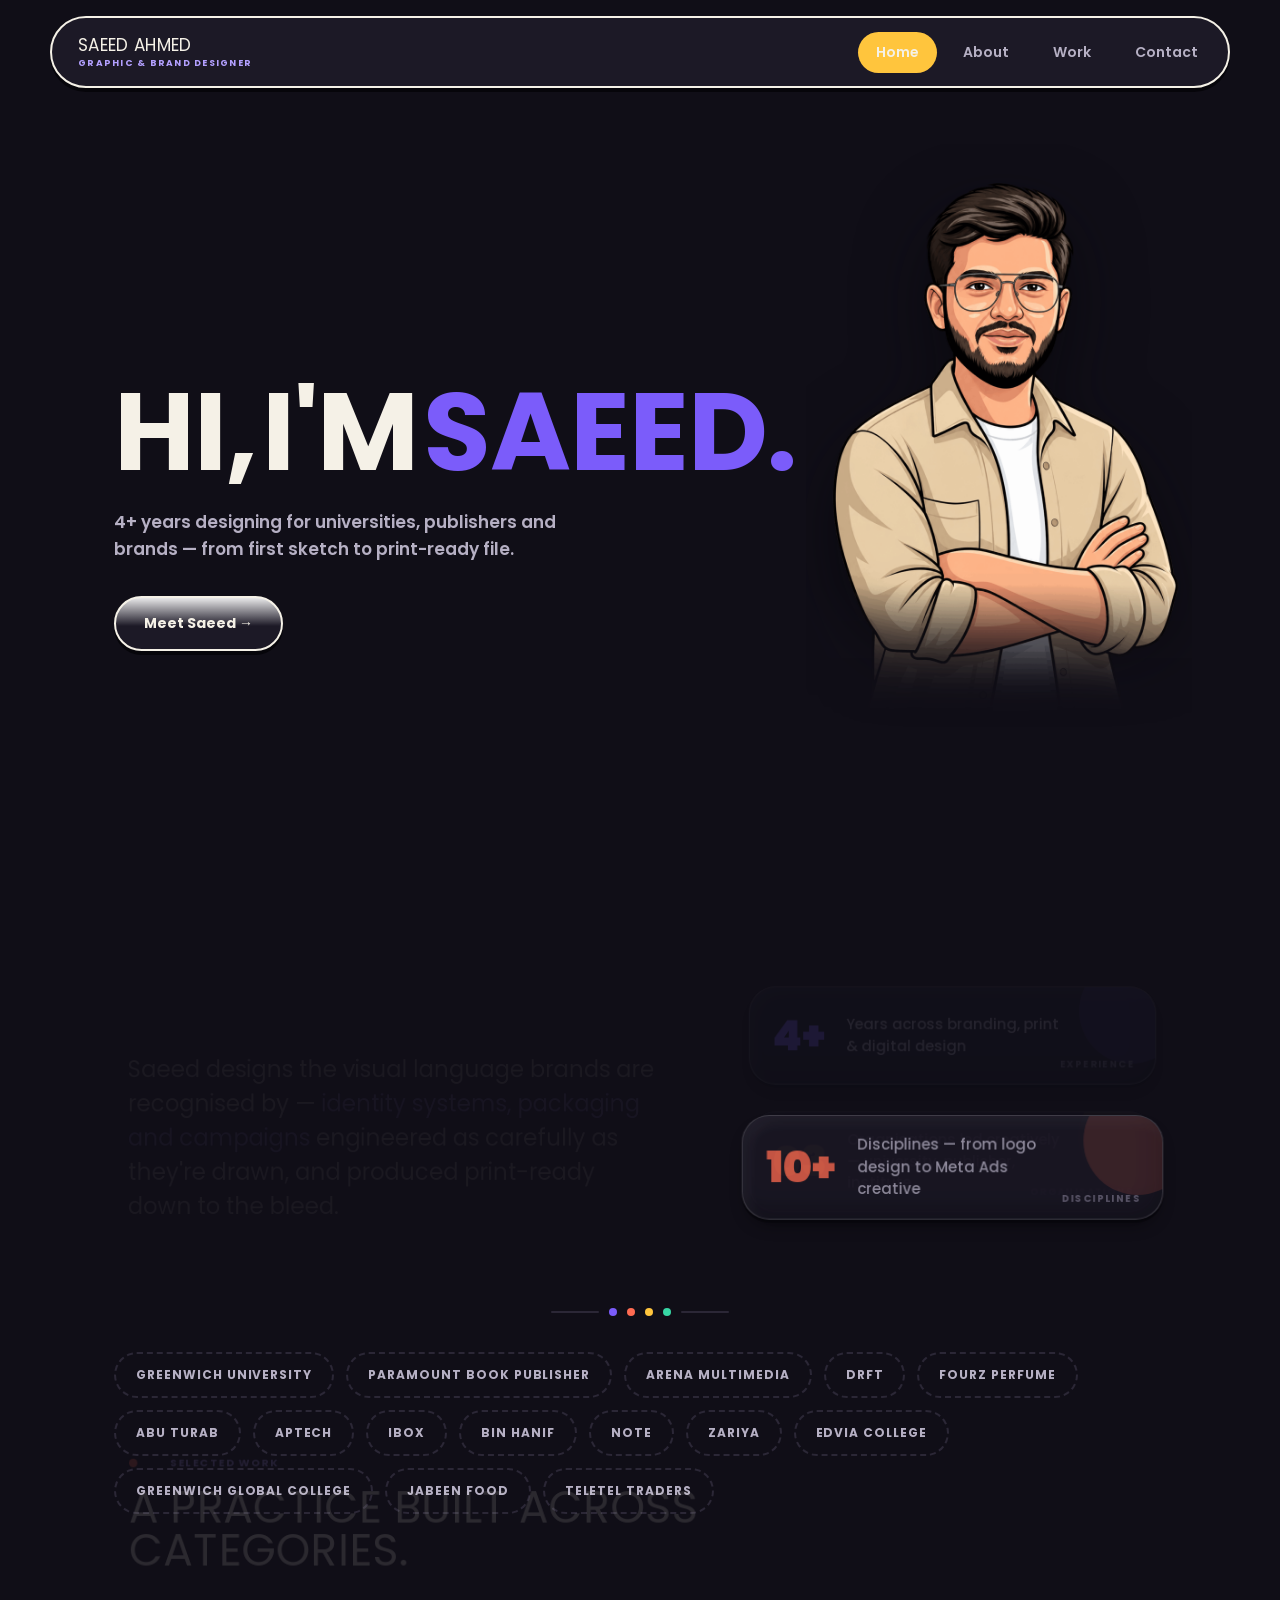
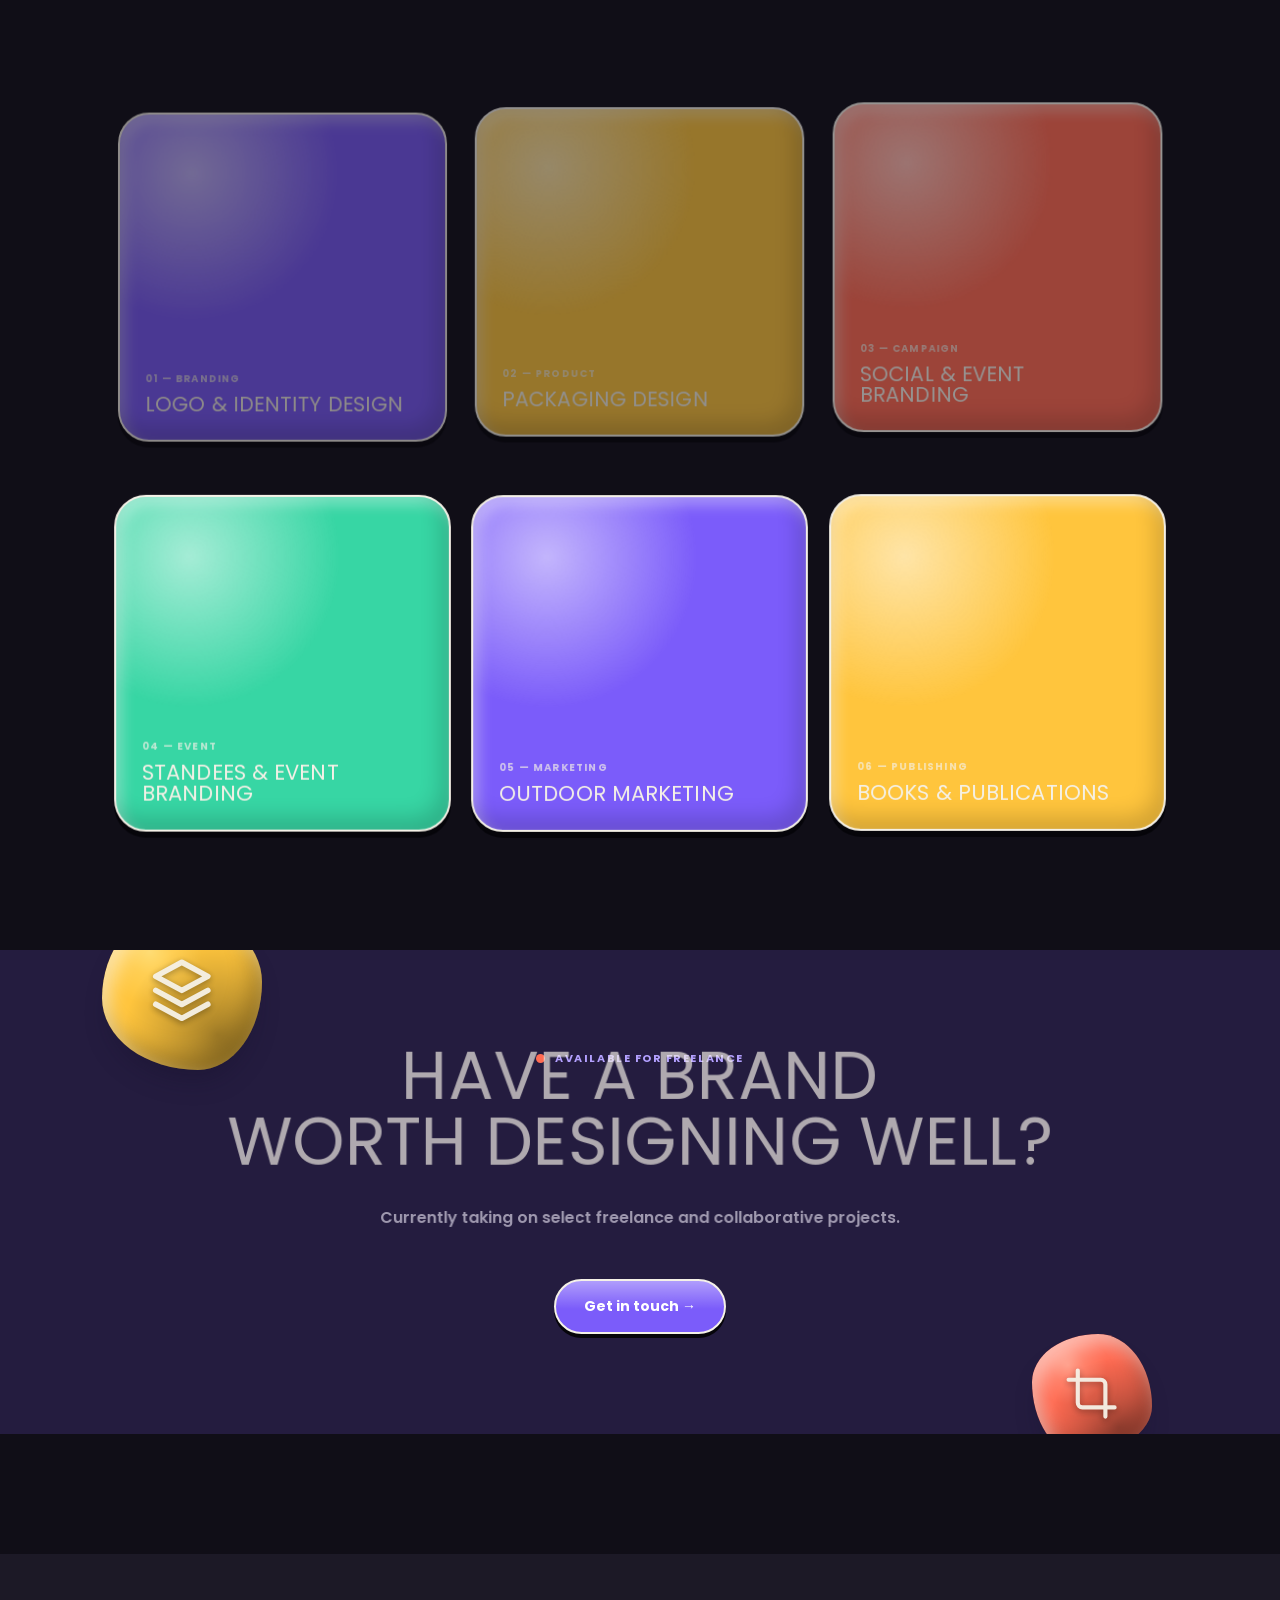
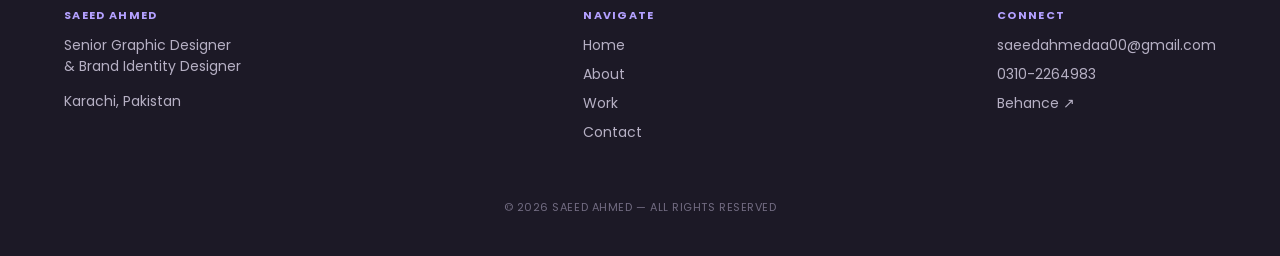
==== index.html @ ea5b8565 "Update index.html" ====
<!DOCTYPE html>
<html lang="en">
<head>
<meta charset="UTF-8">
<meta name="viewport" content="width=device-width, initial-scale=1.0">
<title>Saeed Ahmed — Senior Graphic Designer &amp; Brand Identity Designer</title>
<meta name="description" content="Saeed Ahmed is a Senior Graphic Designer and Brand Identity specialist based in Karachi, Pakistan — branding, packaging, print production and social media design.">
<link rel="stylesheet" href="css/style.css">
  <link rel="icon" href="assets/SVW.png">
</head>
<body>

<header class="site-header">
  <div class="wrap">
    <a href="index.html" class="logo">SAEED AHMED <small>Graphic &amp; Brand Designer</small></a>
    <nav class="nav-links">
      <a href="index.html" class="active">Home</a>
      <a href="about.html">About</a>
      <a href="work.html">Work</a>
      <a href="contact.html">Contact</a>
    </nav>
    <button class="nav-toggle" aria-label="Toggle menu">☰</button>
  </div>
</header>

<!-- ============ HERO SLIDER ============ -->
<!-- ============ HERO SLIDER ============ -->
<section class="hero">
  <div class="hero-character">
    <div class="hero-character-inner">
      <img src="assets/SVW.png" alt="Illustrated portrait of Saeed Ahmed">
    </div>
  </div>

  <div class="hero-slides">

    <div class="hero-slide is-active">
      <div class="hero-slide-bg"></div>
      <div class="wrap hero-slide-content">
        <h2>Hi, I'm <em>Saeed.</em></h2>
        <p>4+ years designing for universities, publishers and brands — from first sketch to print-ready file.</p>
        <a href="about.html" class="btn">Meet Saeed →</a>
      </div>
    </div>

    <div class="hero-slide">
      <div class="hero-slide-bg"></div>
      <div class="wrap hero-slide-content">
        <h2>My <em>Work.</em></h2>
        <p>Logos, packaging &amp; campaigns.</p>
        <a href="work.html" class="btn">View the work →</a>
      </div>
    </div>

    <div class="hero-slide">
      <div class="hero-slide-bg"></div>
      <div class="wrap hero-slide-content">
        <h2>Let's <em>Talk.</em></h2>
        <p>Open for freelance & full-time work.</p>
        <a href="contact.html" class="btn solid">Start a project →</a>
      </div>
    </div>

  </div>

  <div class="hero-scroll">Scroll</div>

</section>
<!-- ============ INTRO ============ -->
<section class="section">
  <div class="wrap">
    <div class="intro-grid">
      <p class="lede">Saeed designs the visual language brands are recognised by — <span class="gold">identity systems, packaging and campaigns</span> engineered as carefully as they're drawn, and produced print-ready down to the bleed.</p>
     <div class="stat-list">
  <div class="stat-row"><span class="num">4+</span><span class="label">Years across branding, print &amp; digital design</span><span class="stat-tag">Experience</span></div>
  <div class="stat-row"><span class="num">03</span><span class="label">Organisations led creatively — university, publisher, institute</span><span class="stat-tag">Organisations</span></div>
  <div class="stat-row"><span class="num">10+</span><span class="label">Disciplines — from logo design to Meta Ads creative</span><span class="stat-tag">Disciplines</span></div>
</div>
    </div>
  </div>
</section>

<div class="cmyk-divider"><span class="line"></span><span class="dot c"></span><span class="dot m"></span><span class="dot y"></span><span class="dot k"></span><span class="line"></span></div>

<!-- ============ BRAND STRIP ============ -->
<section class="wrap">
  <div class="brand-strip">
    <span>Greenwich University</span>
    <span>Paramount Book Publisher</span>
    <span>Arena Multimedia</span>
    <span>DRFT</span>
    <span>Fourz Perfume</span>
        <span>Abu Turab</span>
    <span>Aptech</span>
    <span>Ibox</span>
    <span>Bin Hanif</span>
    <span>Note</span>
    <span>Zariya</span>
    <span>Edvia College</span>
    <span>Greenwich Global College</span>
    <span>Jabeen Food</span>
    <span>Teletel Traders</span>

  </div>
</section>

<!-- ============ WORK PREVIEW ============ -->
<section class="section">
  <div class="wrap">
    <div class="section-head">
      <div class="eyebrow"><span class="regmark" style="width:14px;height:14px;"></span>Selected Work</div>
      <h2>A practice built across categories.</h2>
    </div>
  </div>
  <div class="preview-grid">
    <a href="work.html?filter=logos" class="preview-card frame-corners">
      <span class="fc-tr"></span><span class="fc-bl"></span>
      <span class="tag">01 — Branding</span>
      <h4>Logo &amp; Identity Design</h4>
    </a>
    <a href="work.html?filter=packaging" class="preview-card frame-corners">
      <span class="fc-tr"></span><span class="fc-bl"></span>
      <span class="tag">02 — Product</span>
      <h4>Packaging Design</h4>
    </a>
    <a href="work.html?filter=posters" class="preview-card frame-corners">
      <span class="fc-tr"></span><span class="fc-bl"></span>
      <span class="tag">03 — Campaign</span>
      <h4>Social &amp; Event Branding</h4>
    </a>
    <a href="work.html?filter=standees" class="preview-card frame-corners">
      <span class="fc-tr"></span><span class="fc-bl"></span>
      <span class="tag">04 — Event</span>
      <h4>Standees &amp; Event Branding</h4>
    </a>
    <a href="work.html?filter=outdoor" class="preview-card frame-corners">
      <span class="fc-tr"></span><span class="fc-bl"></span>
      <span class="tag">05 — Marketing</span>
      <h4>Outdoor Marketing</h4>
    </a>
    <a href="work.html?filter=publishing" class="preview-card frame-corners">
      <span class="fc-tr"></span><span class="fc-bl"></span>
      <span class="tag">06 — Publishing</span>
      <h4>Books & Publications</h4>
    </a>
  </div>
</section>

<!-- ============ CTA ============ -->
<section class="cta-banner">
  <div class="blob yellow" style="width:160px;height:160px;top:-40px;left:8%;opacity:.7;"><svg viewBox="0 0 24 24" fill="none" stroke="currentColor" stroke-width="1.8" stroke-linecap="round" stroke-linejoin="round"><path d="M12 3l8.5 4.6L12 12.2 3.5 7.6 12 3z"/><path d="M3.5 12.2L12 16.8l8.5-4.6"/><path d="M3.5 16.7L12 21.3l8.5-4.6"/></svg></div>
  <div class="blob coral" style="width:120px;height:120px;bottom:-20px;right:10%;opacity:.7;"><svg viewBox="0 0 24 24" fill="none" stroke="currentColor" stroke-width="1.8" stroke-linecap="round" stroke-linejoin="round"><path d="M6 2v14a2 2 0 0 0 2 2h14"/><path d="M18 22V8a2 2 0 0 0-2-2H2"/></svg></div>
  <div class="eyebrow center" style="justify-content:center;">Available for Freelance</div>
  <h2>Have a brand<br>worth designing well?</h2>
  <p>Currently taking on select freelance and collaborative projects.</p>
  <a href="contact.html" class="btn solid">Get in touch →</a>
</section>

<footer class="site-footer">
  <div class="wrap">
    <div class="footer-col">
      <h4>Saeed Ahmed</h4>
      <p>Senior Graphic Designer<br>&amp; Brand Identity Designer</p>
      <p>Karachi, Pakistan</p>
    </div>
    <div class="footer-col">
      <h4>Navigate</h4>
      <a href="index.html">Home</a>
      <a href="about.html">About</a>
      <a href="work.html">Work</a>
      <a href="contact.html">Contact</a>
    </div>
    <div class="footer-col">
      <h4>Connect</h4>
      <a href="mailto:saeedahmedaa00@gmail.com">saeedahmedaa00@gmail.com</a>
      <a href="tel:03102264983">0310-2264983</a>
      <a href="https://www.behance.net/saeed_graphics_09" target="_blank" rel="noopener">Behance ↗</a>
    </div>
  </div>
  <div class="footer-bottom">© 2026 SAEED AHMED — ALL RIGHTS RESERVED</div>
</footer>

<script src="js/main.js"></script>
</body>
</html>
---- css/style.css ----
/* ============================================================
   SAEED AHMED — PORTFOLIO
   Design tokens: paper / clay-purple / clay-yellow / coral
   Playful 3D-clay, bold condensed type, floating blob motif
   ============================================================ */

@import url('https://fonts.googleapis.com/css2?family=Poppins:ital,wght@0,400;0,500;0,600;0,700;0,800;0,900;1,500&display=swap');

:root{
  --paper:      #100E17;
  --paper-2:    #1C1926;
  --ink:        #F5F1E7;
  --ink-soft:   #B6B0C4;
  --ink-faint:  #726C82;
  --line:       #2B2736;
  --shadow:     #06050A;

  --purple:     #7B5CFA;
  --purple-dp:  #5936E0;
  --purple-lt:  #B3A0FF;
  --purple-tint:#241C3F;
  --yellow:     #FFC53D;
  --yellow-tint:#332911;
  --coral:      #FF6B52;
  --coral-tint: #35201A;
  --mint:       #37D6A4;

  --font-display: 'Poppins', sans-serif;
  --font-body:    'Poppins', sans-serif;
  --font-mono:    'Poppins', sans-serif;

  --container: 1180px;
  --edge: clamp(20px, 5vw, 64px);
  --r-lg: 32px;
  --r-md: 20px;
  --r-sm: 12px;
}

*,*::before,*::after{ box-sizing:border-box; }
html{ scroll-behavior:smooth; }
body{
  margin:0;
  background:var(--paper);
  color:var(--ink);
  font-family:var(--font-body);
  font-weight:400;
  -webkit-font-smoothing:antialiased;
  overflow-x:hidden;
}
img{ max-width:100%; display:block; }
a{ color:inherit; text-decoration:none; }
ul{ list-style:none; margin:0; padding:0; }
h1,h2,h3,h4{
  font-family:var(--font-display); font-weight:400; margin:0; line-height:0.98;
  text-transform:uppercase; letter-spacing:.005em;
}

@media (prefers-reduced-motion: reduce){
  *{ animation-duration:0.001ms !important; animation-iteration-count:1 !important; transition-duration:0.001ms !important; scroll-behavior:auto !important; }
}

:focus-visible{ outline:3px solid var(--purple); outline-offset:3px; border-radius:4px; }

.wrap{ max-width:var(--container); margin:0 auto; padding:0 var(--edge); }

/* ---------- floating blobs (signature element) ---------- */
@keyframes blobFloat{
  0%{ transform:translate(0,0) rotate(0deg) scale(1); border-radius:62% 38% 55% 45%/48% 42% 58% 52%; }
  25%{ transform:translate(22px,-30px) rotate(14deg) scale(1.1); border-radius:45% 55% 40% 60%/55% 45% 55% 45%; }
  50%{ transform:translate(-6px,-46px) rotate(-4deg) scale(.94); border-radius:55% 45% 65% 35%/40% 62% 38% 60%; }
  75%{ transform:translate(-24px,-14px) rotate(-12deg) scale(1.06); border-radius:38% 62% 45% 55%/58% 40% 60% 42%; }
  100%{ transform:translate(0,0) rotate(0deg) scale(1); border-radius:62% 38% 55% 45%/48% 42% 58% 52%; }
}
.blob{
  position:absolute; z-index:0;
  animation:blobFloat 8s ease-in-out infinite;
  pointer-events:none;
  transition:transform .3s ease;
  display:flex; align-items:center; justify-content:center;
  /* 3D clay shading: top-left glossy highlight + bottom-right deep shadow + soft ambient occlusion + drop shadow to lift off page */
  background-image:
    radial-gradient(circle at 30% 26%, rgba(255,255,255,.85) 0%, rgba(255,255,255,.35) 14%, rgba(255,255,255,0) 32%),
    radial-gradient(circle at 72% 78%, rgba(0,0,0,.35) 0%, rgba(0,0,0,0) 55%);
  background-blend-mode:soft-light, multiply;
  box-shadow:
    inset 8px 10px 18px rgba(255,255,255,.5),
    inset -10px -14px 22px rgba(0,0,0,.28),
    0 18px 26px -10px rgba(20,15,40,.35);
}
.blob.purple{ background-color:var(--purple); border-radius:62% 38% 55% 45%/48% 42% 58% 52%; }
.blob.yellow{ background-color:var(--yellow); border-radius:45% 55% 40% 60%/55% 45% 55% 45%; animation-duration:6.5s; animation-delay:-3s; }
.blob.coral{ background-color:var(--coral); border-radius:55% 45% 60% 40%/40% 60% 40% 60%; animation-duration:9.5s; animation-delay:-5s; }
.blob.mint{ background-color:var(--mint); border-radius:40% 60% 45% 55%/60% 40% 60% 40%; animation-duration:7s; animation-delay:-1.5s; }
.blob svg{
  width:46%; height:46%;
  color:var(--ink);
  opacity:.95;
  filter:drop-shadow(0 2px 3px rgba(0,0,0,.35));
}
.hero .blob, .cta-banner .blob{ animation:blobFloat 8s ease-in-out infinite, popIn .7s cubic-bezier(.3,1.4,.5,1) both; }

/* ---------- entrance animation ---------- */
@keyframes riseIn{
  from{ opacity:0; transform:translateY(28px); }
  to{ opacity:1; transform:translateY(0); }
}
@keyframes popIn{
  0%{ opacity:0; transform:scale(.6) rotate(-8deg); }
  70%{ opacity:1; transform:scale(1.08) rotate(2deg); }
  100%{ opacity:1; transform:scale(1) rotate(0deg); }
}

/* ---------- scroll motion (JS sets transform/opacity inline per scroll frame — see main.js) ---------- */
.section-head, .lede, .stat-row, .preview-card,
.cta-banner h2, .cta-banner p,
.about-portrait, .about-lede, .about-body p, .skill-tags span,
.timeline-item, .mini-list li,
.filter-bar, .work-card, .note-card,
.contact-list li, .form-field{
  transition:transform .12s linear, opacity .12s linear;
  will-change:transform, opacity;
}

/* ---------- eyebrow / labels ---------- */
.eyebrow{
  font-family:var(--font-mono);
  font-size:11px;
  letter-spacing:.14em;
  text-transform:uppercase;
  color:var(--purple-lt);
  display:flex; align-items:center; gap:10px;
  font-weight:700;
}
.eyebrow::before{
  content:"";
  width:9px; height:9px; border-radius:50%;
  background:var(--coral);
  display:inline-block; flex:none;
  animation:dotPulse 1.6s ease-in-out infinite;
}
@keyframes dotPulse{
  0%,100%{ transform:scale(1); }
  50%{ transform:scale(1.5); }
}

/* ---------- registration mark -> clay dot ---------- */
.regmark{
  position:relative;
  width:22px; height:22px;
  flex:none;
  display:flex; align-items:center; justify-content:center;
}
.regmark::before{ content:none; }
.regmark::after{ content:none; }
.regmark-circle{
  width:12px; height:12px; border-radius:50%;
  background:var(--yellow);
  border:2px solid var(--ink);
}

.frame-corners{ position:relative; border-radius:var(--r-lg); overflow:hidden; }
.frame-corners::before,.frame-corners::after,
.frame-corners .fc-tr,.frame-corners .fc-bl{ content:none; }

/* ---------- CMYK divider -> blob dot divider ---------- */
.cmyk-divider{
  display:flex; align-items:center; gap:10px;
  margin:0 auto;
  width:fit-content;
  padding: 24px 0;
}
.cmyk-divider .dot{ width:8px; height:8px; border-radius:50%; }
.cmyk-divider .dot.c{ background:var(--purple); }
.cmyk-divider .dot.m{ background:var(--coral); }
.cmyk-divider .dot.y{ background:var(--yellow); }
.cmyk-divider .dot.k{ background:var(--mint); }
.cmyk-divider .line{ width:48px; height:2px; border-radius:2px; background:var(--line); }

/* ---------- nav (floating pill) ---------- */
.site-header{
  position:fixed; top:16px; left:0; right:0; z-index:100;
}
.site-header .wrap{
  display:flex; align-items:center; justify-content:space-between;
  height:72px;
  background:var(--paper-2);
  border:2px solid var(--ink);
  border-radius:999px;
  padding:0 12px 0 26px;
  box-shadow:0 4px 0 var(--shadow);
}
.logo{
  font-family:var(--font-display);
  font-size:17px; letter-spacing:.02em; text-transform:uppercase;
  display:flex; flex-direction:column; line-height:1.15;
  transition:transform .3s cubic-bezier(.4,1.8,.6,1);
  transform-origin:left center;
}
.logo:hover{ transform:rotate(-2deg) scale(1.03); }
@keyframes wiggle{
  0%,100%{ transform:rotate(0deg); }
  25%{ transform:rotate(-4deg); }
  75%{ transform:rotate(4deg); }
}
.logo small{
  font-family:var(--font-mono); font-size:9px; letter-spacing:.14em;
  color:var(--purple-lt); text-transform:uppercase; margin-top:2px; font-weight:700;
}
.nav-links{ display:flex; gap:8px; align-items:center; }
.nav-links a{
  font-family:var(--font-body); font-size:14px; font-weight:600;
  color:var(--ink-soft);
  padding:10px 18px; border-radius:999px;
  transition:background .2s ease, color .2s ease;
}
.nav-links a.active,.nav-links a:hover{ color:var(--ink); background:var(--paper); }
.nav-links a.active{ background:var(--yellow); }
.nav-toggle{ display:none; background:var(--ink); color:var(--paper); border:none; width:44px; height:44px; border-radius:50%; font-size:18px; cursor:pointer; }

@media (max-width: 760px){
  .site-header .wrap{ padding:0 8px 0 20px; margin:0 14px; width:auto; }
  .nav-links{
    position:fixed; top:104px; left:16px; right:16px; bottom:16px;
    background:var(--paper-2); border:2px solid var(--ink); border-radius:var(--r-lg);
    flex-direction:column; justify-content:flex-start;
    padding:28px; gap:14px;
    transform:translateY(-12px); opacity:0; visibility:hidden;
    transition:transform .3s ease, opacity .3s ease, visibility .3s;
  }
  .nav-links.open{ transform:translateY(0); opacity:1; visibility:visible; }
  .nav-links a{ font-size:20px; padding:14px 18px; }
  .nav-toggle{ display:block; }
}

/* ---------- buttons ---------- */
.btn{
  font-family:var(--font-body); font-size:14px; font-weight:700;
  display:inline-flex; align-items:center; gap:10px;
  padding:15px 28px;
  border:2px solid var(--ink);
  border-radius:999px;
  color:var(--ink);
  background-color:var(--paper-2);
  background-image:linear-gradient(to bottom, rgba(255,255,255,.9), rgba(255,255,255,0) 55%);
  box-shadow:0 4px 0 var(--shadow);
  transition:transform .18s cubic-bezier(.4,1.6,.6,1), box-shadow .18s ease, background .2s ease;
}
.btn:hover{ transform:translate(-1px,2px) rotate(-1deg); box-shadow:0 2px 0 var(--shadow); background-color:var(--yellow-tint); }
.btn:active{ transform:translate(0,4px); box-shadow:0 0 0 var(--shadow); }
.btn.solid{ background-color:var(--purple); background-image:linear-gradient(to bottom, rgba(255,255,255,.4), rgba(255,255,255,0) 55%); color:#fff; }
.btn.solid:hover{ background-color:var(--purple-dp); }

/* ---------- footer ---------- */
.site-footer{
  padding:56px var(--edge) 40px;
  margin-top:120px;
  background:var(--paper-2);
}
.site-footer .wrap{
  display:flex; flex-wrap:wrap; justify-content:space-between; gap:32px;
  padding:0;
}
.footer-col h4{
  font-family:var(--font-mono); font-size:11px; letter-spacing:.12em; text-transform:uppercase;
  color:var(--purple-lt); margin-bottom:14px; font-weight:700;
}
.footer-col a, .footer-col p{
  display:block; color:var(--ink-soft); font-size:14px; margin-bottom:8px;
}
.footer-col a:hover{ color:var(--ink); }
.footer-bottom{
  text-align:center; margin-top:48px; font-family:var(--font-mono);
  font-size:11px; color:var(--ink-faint); letter-spacing:.05em;
}

/* ---------- section shells ---------- */
.section{ padding:120px 0; position:relative; }
.hero + .section{ padding-top:20px; padding-bottom:40px; }
.section.tight{ padding:80px 0; }
.section-head{ margin-bottom:56px; max-width:640px; }
.section-head h2{ font-size:clamp(30px,4vw,46px); margin-top:16px; }
.section-alt{ background:var(--paper-2); }

/* ---------- utility ---------- */
.text-stone{ color:var(--ink-faint); }
.center{ text-align:center; margin-left:auto; margin-right:auto; }
.gold{ color:var(--purple-lt); }

/* ============================================================
   HOME — HERO SLIDER
   ============================================================ */
.hero{
  position:relative; min-height:100vh; display:flex; flex-direction:column; justify-content:center;
  padding-top:110px; overflow:hidden;
}

/* ---------- hero character illustration ---------- */
@keyframes charFloat{
  0%,100%{ transform:translateY(0) rotate(0deg); }
  50%{ transform:translateY(-20px) rotate(1.2deg); }
}
.hero-character{
  position:relative;
  width:170px;
  max-width:60vw;
  margin:0 auto -10px;
  pointer-events:none;
  z-index:1;
}
.hero-character-inner{
  animation:charFloat 5s ease-in-out infinite;
}
.hero-character-inner img{
  width:100%; height:auto; display:block;
  filter:drop-shadow(0 30px 34px rgba(6,5,10,.55));
  -webkit-mask-image:linear-gradient(to bottom, #000 72%, transparent 96%);
  mask-image:linear-gradient(to bottom, #000 72%, transparent 96%);
}
.hero-slide p{ color:var(--ink-soft); max-width:480px; margin:22px 0 32px; font-size:17px; line-height:1.6; font-weight:600; }
.hero-slide p{ position:relative; z-index:2; }

@media (min-width:901px){
  .hero-character{
    position:absolute;
    right:clamp(-10px, 1vw, 20px); top:50%; bottom:auto; left:auto;
   transform:translateY(-50%);
    width:clamp(320px, 36vw, 620px);
    max-width:none;
    max-height:68vh;
    margin:0;
  }
  .hero-character-inner{ height:100%; display:flex; align-items:center; }
  .hero-character-inner img{
    width:auto; height:100%; max-height:68vh; max-width:100%;
    object-fit:contain;
  }

.hero-slides{ position:relative; }
.hero-slide{
  position:absolute; inset:0; opacity:0; pointer-events:none;
  transition:opacity .6s ease;
}
.hero-slide.is-active{ position:relative; opacity:1; pointer-events:auto; }
.hero-slide-bg{ display:none; }
.hero-slide-content{ position:relative; z-index:2; padding:60px var(--edge) 40px; }
.hero-slide.is-active .hero-slide-num{ animation:riseIn .6s cubic-bezier(.2,.8,.3,1.2) both; }
.hero-slide.is-active h2{ animation:riseIn .7s .08s cubic-bezier(.2,.8,.3,1.2) both; }
.hero-slide.is-active p{ animation:riseIn .7s .16s cubic-bezier(.2,.8,.3,1.2) both; }
.hero-slide.is-active .btn{ animation:riseIn .7s .24s cubic-bezier(.2,.8,.3,1.2) both; }
.hero-slide-num{
  font-family:var(--font-mono); font-size:12px; letter-spacing:.14em; color:var(--purple-lt);
  display:flex; align-items:center; gap:10px; margin-bottom:24px; font-weight:700; text-transform:uppercase;
}
.hero-slide h2{
  font-size:clamp(46px,9vw,110px); text-transform:uppercase; font-weight:700;
  word-spacing:-0.15em; letter-spacing:-0.01em;
}
.hero-slide h2 em{ font-style:normal; color:var(--purple); -webkit-text-stroke:0; display:inline-block; }
.hero-slide p{ color:var(--ink-soft); max-width:480px; margin:22px 0 32px; font-size:17px; line-height:1.6; font-weight:600; }
.hero-scroll{ display:none; }
.hero-controls{
  position:relative; z-index:2;
  display:flex; flex-wrap:wrap; align-items:center; justify-content:space-between; gap:14px;
  padding:24px var(--edge) 0; margin-top:20px;
  max-width:var(--container); margin-left:auto; margin-right:auto;
  box-sizing:border-box;
}
.hero-dots{ display:flex; flex-wrap:wrap; gap:10px; }
.hero-dot{
  font-family:var(--font-body); font-size:13px; font-weight:700;
  padding:10px 20px; border-radius:999px; border:2px solid var(--ink);
  background:var(--paper-2); color:var(--ink-soft); cursor:pointer;
  transition:background .2s ease, color .2s ease, transform .2s ease;
}
.hero-dot:hover{ transform:translateY(-3px) rotate(-2deg); }
.hero-dot.is-active{ background:var(--ink); color:var(--paper); }
.hero-progress{ font-family:var(--font-mono); font-size:12px; color:var(--ink-faint); }

@media (max-width:640px){
  .hero-controls{ padding:20px 20px 0; gap:10px; }
  .hero-dot{ padding:8px 14px; font-size:12px; }
}

/* ============================================================
   HOME — INTRO
   ============================================================ */
.intro-grid{ display:grid; grid-template-columns:1.3fr 1fr; gap:70px; align-items:center; }
.lede{ font-family:var(--font-display); text-transform:none; font-size:clamp(18px,2vw,24px); line-height:1.5; font-weight:400; letter-spacing:0; }
.stat-list{ display:flex; flex-direction:column; gap:5px; }
.stat-row{
  position:relative;
  display:flex; align-items:center; gap:22px;
  padding:18px 90px 18px 24px; border:1px solid rgba(255,255,255,.22); border-radius:28px;
  background:var(--paper-2);
  overflow:hidden;
  box-shadow:
    0 3px 0 -1px var(--shadow),
    0 3px 0 var(--shadow),
    0 10px 18px -6px rgba(0,0,0,.55),
    inset -8px -10px 18px rgba(0,0,0,.22),
    inset 6px 8px 14px rgba(255,255,255,.06);
  transition:transform .2s cubic-bezier(.4,1.6,.6,1), box-shadow .2s ease;
}
.stat-row::before{
  content:"";
  position:absolute; top:-30px; right:-30px;
  width:110px; height:110px; border-radius:50%;
  background:var(--purple); opacity:.18;
}
.stat-row:nth-child(2)::before{ background:var(--yellow); }
.stat-row:nth-child(3)::before{ background:var(--coral); }
.stat-row:hover{
  transform:translateY(-3px);
  box-shadow:
    0 1px 0 -1px var(--shadow),
    0 1px 0 var(--shadow),
    0 16px 24px -8px rgba(0,0,0,.6),
    inset -8px -10px 18px rgba(0,0,0,.22),
    inset 6px 8px 14px rgba(255,255,255,.06);
}
.stat-row .num{ font-family:var(--font-display); font-weight:900; font-size:44px; color:var(--purple); flex:none; position:relative; z-index:1; }
.stat-row:nth-child(2) .num{ color:var(--yellow); }
.stat-row:nth-child(3) .num{ color:var(--coral); }
.stat-row .label{ font-size:15px; color:var(--ink-soft); font-weight:500; line-height:1.5; position:relative; z-index:1; }
.stat-tag{
  position:absolute; bottom:12px; right:22px; z-index:1;
  font-size:10px; letter-spacing:.14em; text-transform:uppercase;
  color:var(--ink-faint); font-weight:700;
}
@media (max-width:860px){ .intro-grid{ grid-template-columns:1fr; gap:40px; } }

/* brand strip */
.brand-strip{
  display:flex; flex-wrap:wrap; gap:12px;
  padding:12px 0;
}
   section:has(> .brand-strip) + .section{ padding-top:30px; }
.brand-strip span{
  font-family:var(--font-mono); font-size:12px; letter-spacing:.08em; text-transform:uppercase;
  color:var(--ink-soft); padding:12px 20px; border:2px dashed var(--line); border-radius:999px;
  font-weight:700;
}

/* work preview grid (home) */
.preview-grid{
  display:grid; grid-template-columns:repeat(3,1fr); gap:20px;
  max-width:var(--container); margin:0 auto; padding:0 var(--edge);
}
.preview-card{
  position:relative;
  aspect-ratio:1/1;
  background-color:var(--purple);
  background-image:radial-gradient(circle at 22% 18%, rgba(255,255,255,.55) 0%, rgba(255,255,255,0) 40%);
  border:2px solid var(--ink); border-radius:var(--r-lg);
  padding:26px;
  display:flex; flex-direction:column; justify-content:flex-end;
  overflow:hidden;
  box-shadow:0 6px 0 var(--shadow), inset -8px -12px 20px rgba(0,0,0,.16), inset 6px 8px 14px rgba(255,255,255,.35);
  transition:transform .2s ease, box-shadow .2s ease;
}
.preview-card:nth-child(2){ background-color:var(--yellow); }
.preview-card:nth-child(3){ background-color:var(--coral); }
.preview-card:nth-child(4){ background-color:var(--mint); }
.preview-card:nth-child(5){ background-color:var(--purple); }
.preview-card:nth-child(6){ background-color:var(--yellow); }
.preview-card .tag{ font-family:var(--font-mono); font-size:10px; letter-spacing:.12em; text-transform:uppercase; color:var(--ink); margin-bottom:8px; font-weight:700; opacity:.7;}
.preview-card h4{ font-size:21px; font-weight:400; color:var(--ink); text-transform:uppercase; }
.preview-card{ transition:transform .2s cubic-bezier(.4,1.6,.6,1), box-shadow .2s ease; }
.preview-card:hover{ transform:translate(-2px,3px) rotate(-1deg) scale(1.02); box-shadow:0 3px 0 var(--shadow), inset -8px -12px 20px rgba(0,0,0,.16), inset 6px 8px 14px rgba(255,255,255,.35); }
@media (max-width:820px){ .preview-grid{ grid-template-columns:1fr 1fr; } }
@media (max-width:520px){ .preview-grid{ grid-template-columns:1fr; } }

/* CTA banner */
.cta-banner{
  text-align:center;
  padding:100px var(--edge);
  position:relative; overflow:hidden;
  background:var(--purple-tint);
}
.cta-banner h2{ font-size:clamp(34px,6vw,68px); position:relative; z-index:1; }
.cta-banner p{ color:var(--ink-soft); margin:18px 0 36px; font-weight:600; position:relative; z-index:1; }
.cta-banner .btn{ position:relative; z-index:1; }

/* ============================================================
   INNER PAGE HERO (About / Work / Contact)
   ============================================================ */
.page-hero{
  padding:190px var(--edge) 70px;
  position:relative; overflow:hidden;
}
.page-hero-slide-strip{
  display:flex; gap:8px; margin-top:28px; position:relative; z-index:1;
}
.page-hero-slide-strip span{
  height:6px; flex:1; background:var(--line); border-radius:4px; position:relative; overflow:hidden;
}
.page-hero-slide-strip span.filled{ background:var(--purple); }
.page-hero .eyebrow{ animation:riseIn .6s cubic-bezier(.2,.8,.3,1.2) both; }
.page-hero h1{ font-size:clamp(40px,7vw,84px); position:relative; z-index:1; animation:riseIn .7s .08s cubic-bezier(.2,.8,.3,1.2) both; }
.page-hero h1 em{ color:var(--purple); font-style:normal; }
.page-hero .page-hero-sub{ color:var(--ink-soft); max-width:520px; margin-top:20px; font-size:16px; line-height:1.7; font-weight:600; position:relative; z-index:1; animation:riseIn .7s .16s cubic-bezier(.2,.8,.3,1.2) both;}
.page-hero .page-hero-slide-strip{ animation:riseIn .7s .22s cubic-bezier(.2,.8,.3,1.2) both; }
.page-hero .blob{ animation:blobFloat 8s ease-in-out infinite, popIn .6s cubic-bezier(.3,1.4,.5,1) both; }

/* ============================================================
   ABOUT PAGE
   ============================================================ */
.about-grid{
  display:flex;
  flex-wrap:wrap;
  gap:60px;
  align-items:stretch;
}
.about-grid .about-portrait{
  order:2;
  flex:1 1 320px;
  aspect-ratio:auto;
}
.about-grid > div:not(.about-portrait){
  order:1;
  flex:1.3 1 380px;
  display:flex;
  flex-direction:column;
  justify-content:space-between;
}
.about-grid .about-portrait{ order:2; }
.about-grid > div{ order:1; }
.about-portrait{
  aspect-ratio:3/4;
  background:var(--yellow);
  border:2px solid var(--ink); border-radius:var(--r-lg);
  position:relative;
  display:flex; align-items:flex-end; padding:22px;
  overflow:hidden;
  box-shadow:0 6px 0 var(--shadow);
}
.about-portrait::after{
  content:"";
  position:absolute; inset:0; z-index:1;
  background:linear-gradient(to top, rgba(22,21,27,.75) 0%, rgba(22,21,27,0) 45%);
}
.about-portrait .initials{ display:none; }
.about-portrait .cap{
  font-family:var(--font-mono); font-size:11px; letter-spacing:.1em; color:#fff; text-transform:uppercase; font-weight:700;
}
.about-lede{ font-family:var(--font-display); text-transform:none; font-size:clamp(20px,2.4vw,27px); line-height:1.45; color:var(--ink); margin-bottom:18px;}
.about-body p{ color:var(--ink-soft); line-height:1.85; margin-bottom:18px; font-size:15px; font-weight:500; }

.skill-tags{ display:flex; flex-wrap:wrap; gap:10px; margin-top:auto; }
.skill-tags span{
  font-family:var(--font-body); font-size:12.5px; font-weight:700; text-transform:uppercase;
  border:2px solid var(--ink); border-radius:999px; padding:9px 16px; color:var(--ink); background:var(--paper-2);
}
.skill-tags span:nth-child(3n+1){ background:var(--purple-tint); }
.skill-tags span:nth-child(3n+2){ background:var(--yellow-tint); }
.skill-tags span:nth-child(3n+3){ background:var(--coral-tint); }

@media (max-width:900px){ .about-grid{ grid-template-columns:1fr; gap:40px; } }

/* timeline (experience) */
.timeline{ display:flex; flex-direction:column; }
.timeline-item{
  display:grid; grid-template-columns:160px 1fr; gap:32px;
  padding:32px; border:2px solid var(--ink); border-radius:var(--r-md); margin-bottom:18px;
  background:var(--paper-2);
}
.timeline-item:last-child{ margin-bottom:0; }
.timeline-date{ font-family:var(--font-mono); font-size:12px; letter-spacing:.06em; color:var(--purple-lt); font-weight:700; }
.timeline-role{ font-size:20px; font-family:var(--font-display); margin-bottom:6px; text-transform:uppercase; }
.timeline-org{ font-family:var(--font-mono); font-size:12px; color:var(--ink-soft); letter-spacing:.04em; margin-bottom:14px; text-transform:uppercase; font-weight:700;}
.timeline-desc{ color:var(--ink-soft); font-size:14px; line-height:1.8; max-width:640px; font-weight:500; }
@media (max-width:640px){ .timeline-item{ grid-template-columns:1fr; gap:10px; padding:22px; } }

/* education / software grid */
.mini-grid{ display:grid; grid-template-columns:repeat(2,1fr); gap:50px; }
.mini-list li{
  display:flex; justify-content:space-between; gap:16px;
  padding:16px 4px; border-bottom:2px dashed var(--line); font-size:14px;
}
.mini-list li .deg{ color:var(--ink); font-weight:600; }
.mini-list li .sch{ color:var(--ink-faint); font-family:var(--font-mono); font-size:11.5px; text-align:right; }
@media (max-width:700px){ .mini-grid{ grid-template-columns:1fr; gap:8px; } }

/* ============================================================
   WORK PAGE
   ============================================================ */
.filter-bar{
  display:flex; flex-wrap:wrap; gap:10px;
  margin-bottom:56px;
}
.filter-btn{
  font-family:var(--font-body); font-size:13px; font-weight:700; text-transform:uppercase;
  padding:11px 20px; border:2px solid var(--ink); border-radius:999px; background:var(--paper-2); color:var(--ink-soft); cursor:pointer;
  transition:all .2s ease;
}
.filter-btn.is-active,.filter-btn:hover{ background:var(--ink); color:var(--paper); }

.work-grid{
  display:grid; grid-template-columns:repeat(3,1fr); gap:28px;
}
.work-card{ cursor:default; }
.work-thumb{
  aspect-ratio:4549/3098;
  background:var(--purple-tint);
  border:2px solid var(--ink); border-radius:var(--r-lg);
  position:relative;
  margin-bottom:16px;
  overflow:hidden;
  box-shadow:0 5px 0 var(--shadow);
  transition:transform .2s cubic-bezier(.4,1.6,.6,1), box-shadow .2s ease;
  cursor:zoom-in;
}
.work-thumb:has(img){ aspect-ratio:auto; }
.work-thumb img{ width:100%; height:auto; display:block; }
.work-card:hover .work-thumb{ transform:translate(-2px,3px) rotate(-.6deg); box-shadow:0 2px 0 var(--shadow); }
.work-card:nth-child(4n+2) .work-thumb{ background:var(--yellow-tint); }
.work-card:nth-child(4n+3) .work-thumb{ background:var(--coral-tint); }
.work-card:nth-child(4n+4) .work-thumb{ background:#DFF6ED; }
.work-thumb .ph-label{
  position:absolute; inset:0; display:flex; align-items:center; justify-content:center;
  flex-direction:column; gap:10px; text-align:center; padding:20px;
}
.work-thumb .ph-label .cat{ font-family:var(--font-mono); font-size:10px; letter-spacing:.12em; color:var(--purple-lt); text-transform:uppercase; font-weight:700; }
.work-thumb .ph-label .ttl{ font-family:var(--font-display); text-transform:none; font-size:19px; color:var(--ink); max-width:200px; }
.work-meta{ display:flex; justify-content:space-between; align-items:baseline; }
.work-meta h4{
  font-size:15px;
  font-family:var(--font-body);
  font-weight:600;
  letter-spacing:.01em;
  line-height:1.3;
}
.work-meta .wtag{ font-family:var(--font-mono); font-size:10px; color:var(--purple-lt); text-transform:uppercase; letter-spacing:.06em; font-weight:700; }

@media (max-width:920px){ .work-grid{ grid-template-columns:repeat(2,1fr); } }
@media (max-width:560px){ .work-grid{ grid-template-columns:1fr; } .work-thumb{ aspect-ratio:4549/3098; } }

/* ---------- lightbox (click a work image to view full size) ---------- */
.lightbox{
  position:fixed; inset:0; z-index:1000;
  background:rgba(6,5,10,.94);
  display:flex; align-items:center; justify-content:center;
  opacity:0; visibility:hidden;
  transition:opacity .25s ease, visibility .25s ease;
  padding:48px 20px;
}
.lightbox.is-open{ opacity:1; visibility:visible; }
.lightbox-img{
  max-width:100%; max-height:100%;
  border:2px solid var(--ink); border-radius:var(--r-md);
  box-shadow:0 30px 60px rgba(0,0,0,.55);
  display:block;
}
.lightbox-close{
  position:absolute; top:20px; right:20px; z-index:2;
  width:48px; height:48px; border-radius:50%;
  background:var(--ink); color:var(--paper); border:none; font-size:20px; font-weight:700; cursor:pointer;
  display:flex; align-items:center; justify-content:center;
  transition:background .2s ease, color .2s ease, transform .2s ease;
}
.lightbox-close:hover{ background:var(--purple); color:#fff; transform:scale(1.06); }
@media (max-width:600px){
  .lightbox-close{ top:12px; right:12px; width:42px; height:42px; }
}
.lightbox-nav{
  position:absolute; top:50%; transform:translateY(-50%);
  width:56px; height:56px; border-radius:50%;
  background:var(--paper-2); color:var(--ink); border:2px solid var(--ink);
  font-size:28px; font-weight:700; cursor:pointer; z-index:2;
  display:flex; align-items:center; justify-content:center;
  transition:background .2s ease, color .2s ease, transform .2s ease;
}
.lightbox-nav:hover{ background:var(--purple); color:#fff; }
.lightbox-prev{ left:20px; }
.lightbox-prev:hover{ transform:translateY(-50%) translateX(-3px); }
.lightbox-next{ right:20px; }
.lightbox-next:hover{ transform:translateY(-50%) translateX(3px); }
@media (max-width:600px){
  .lightbox-nav{ width:44px; height:44px; font-size:22px; }
  .lightbox-prev{ left:8px; }
  .lightbox-next{ right:8px; }
}

.note-card{
  border:2px dashed var(--line); border-radius:var(--r-md); padding:26px; margin-top:60px;
  font-family:var(--font-mono); font-size:12px; color:var(--ink-soft); line-height:1.9;
}
.note-card strong{ color:var(--purple-lt); }

/* ============================================================
   CONTACT PAGE
   ============================================================ */
.contact-grid{ display:grid; grid-template-columns:1fr 1fr; gap:70px; }
.contact-list{ margin-top:32px; }
.contact-list li{
  padding:20px; border:2px solid var(--ink); border-radius:var(--r-sm); margin-bottom:12px;
  display:flex; justify-content:space-between; align-items:center; gap:16px;
  background:var(--paper-2);
}
.contact-list li:last-child{ margin-bottom:0; }
.contact-list .clabel{ font-family:var(--font-mono); font-size:11px; letter-spacing:.08em; color:var(--ink-faint); text-transform:uppercase; font-weight:700; }
.contact-list .cval{ font-size:15px; text-align:right; font-weight:700; }
.contact-list a:hover{ color:var(--purple-lt); }

.social-row{ display:flex; gap:12px; margin-top:32px; flex-wrap:wrap; }
.social-row a{
  font-family:var(--font-body); font-size:13px; font-weight:700; text-transform:uppercase;
  border:2px solid var(--ink); border-radius:999px; padding:10px 18px; background:var(--paper-2);
}
.social-row a:hover{ background:var(--yellow); }

.form-field{ margin-bottom:22px; }
.form-field label{
  display:block; font-family:var(--font-mono); font-size:11px; letter-spacing:.08em; text-transform:uppercase;
  color:var(--purple-lt); margin-bottom:10px; font-weight:700;
}
.form-field input, .form-field textarea{
  width:100%; background:var(--paper-2); border:2px solid var(--ink); border-radius:var(--r-sm);
  color:var(--ink); font-family:var(--font-body); font-size:15px; padding:14px 16px; font-weight:600;
  transition:box-shadow .2s ease;
}
.form-field input:focus, .form-field textarea:focus{ outline:none; box-shadow:0 4px 0 var(--purple); }
.form-field textarea{ resize:vertical; min-height:100px; }

@media (max-width:860px){ .contact-grid{ grid-template-columns:1fr; gap:48px; } }

/* ---------- mobile: keep decorative blobs, but clustered clear of text ---------- */
@media (max-width:700px){
  .hero .blob,
  .page-hero .blob,
  .cta-banner .blob{
    opacity:.85 !important;
  }
  /* cluster all blobs into the top strip of the section, above where the text block starts */
  .hero .blob:nth-of-type(1),
  .page-hero .blob:nth-of-type(1),
  .cta-banner .blob:nth-of-type(1){
    width:92px !important; height:92px !important;
    top:-10px !important; bottom:auto !important;
    right:-10px !important; left:auto !important;
  }
  .hero .blob:nth-of-type(2),
  .page-hero .blob:nth-of-type(2),
  .cta-banner .blob:nth-of-type(2){
    width:64px !important; height:64px !important;
    top:64px !important; bottom:auto !important;
    right:26% !important; left:auto !important;
  }
  .hero .blob:nth-of-type(3),
  .page-hero .blob:nth-of-type(3),
  .cta-banner .blob:nth-of-type(3){
    width:48px !important; height:48px !important;
    top:8px !important; bottom:auto !important;
    right:46% !important; left:auto !important;
  }
}
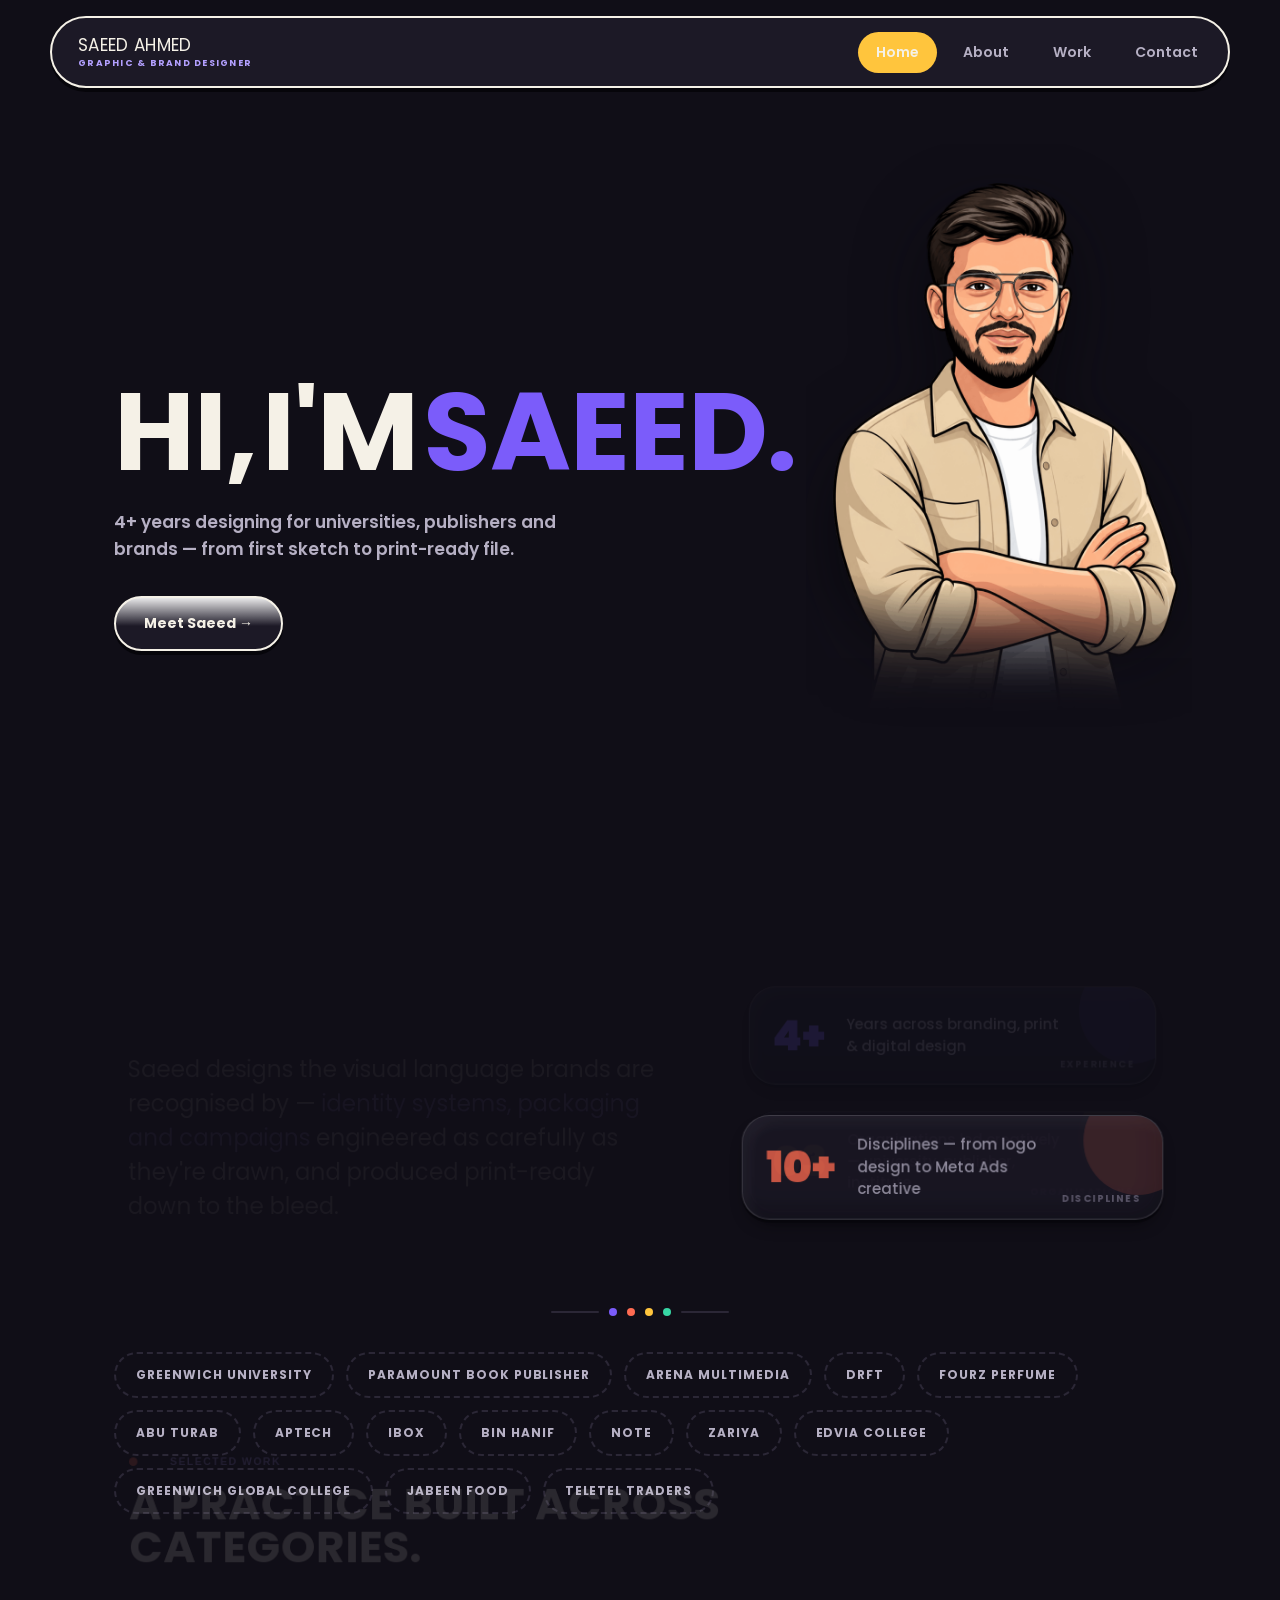
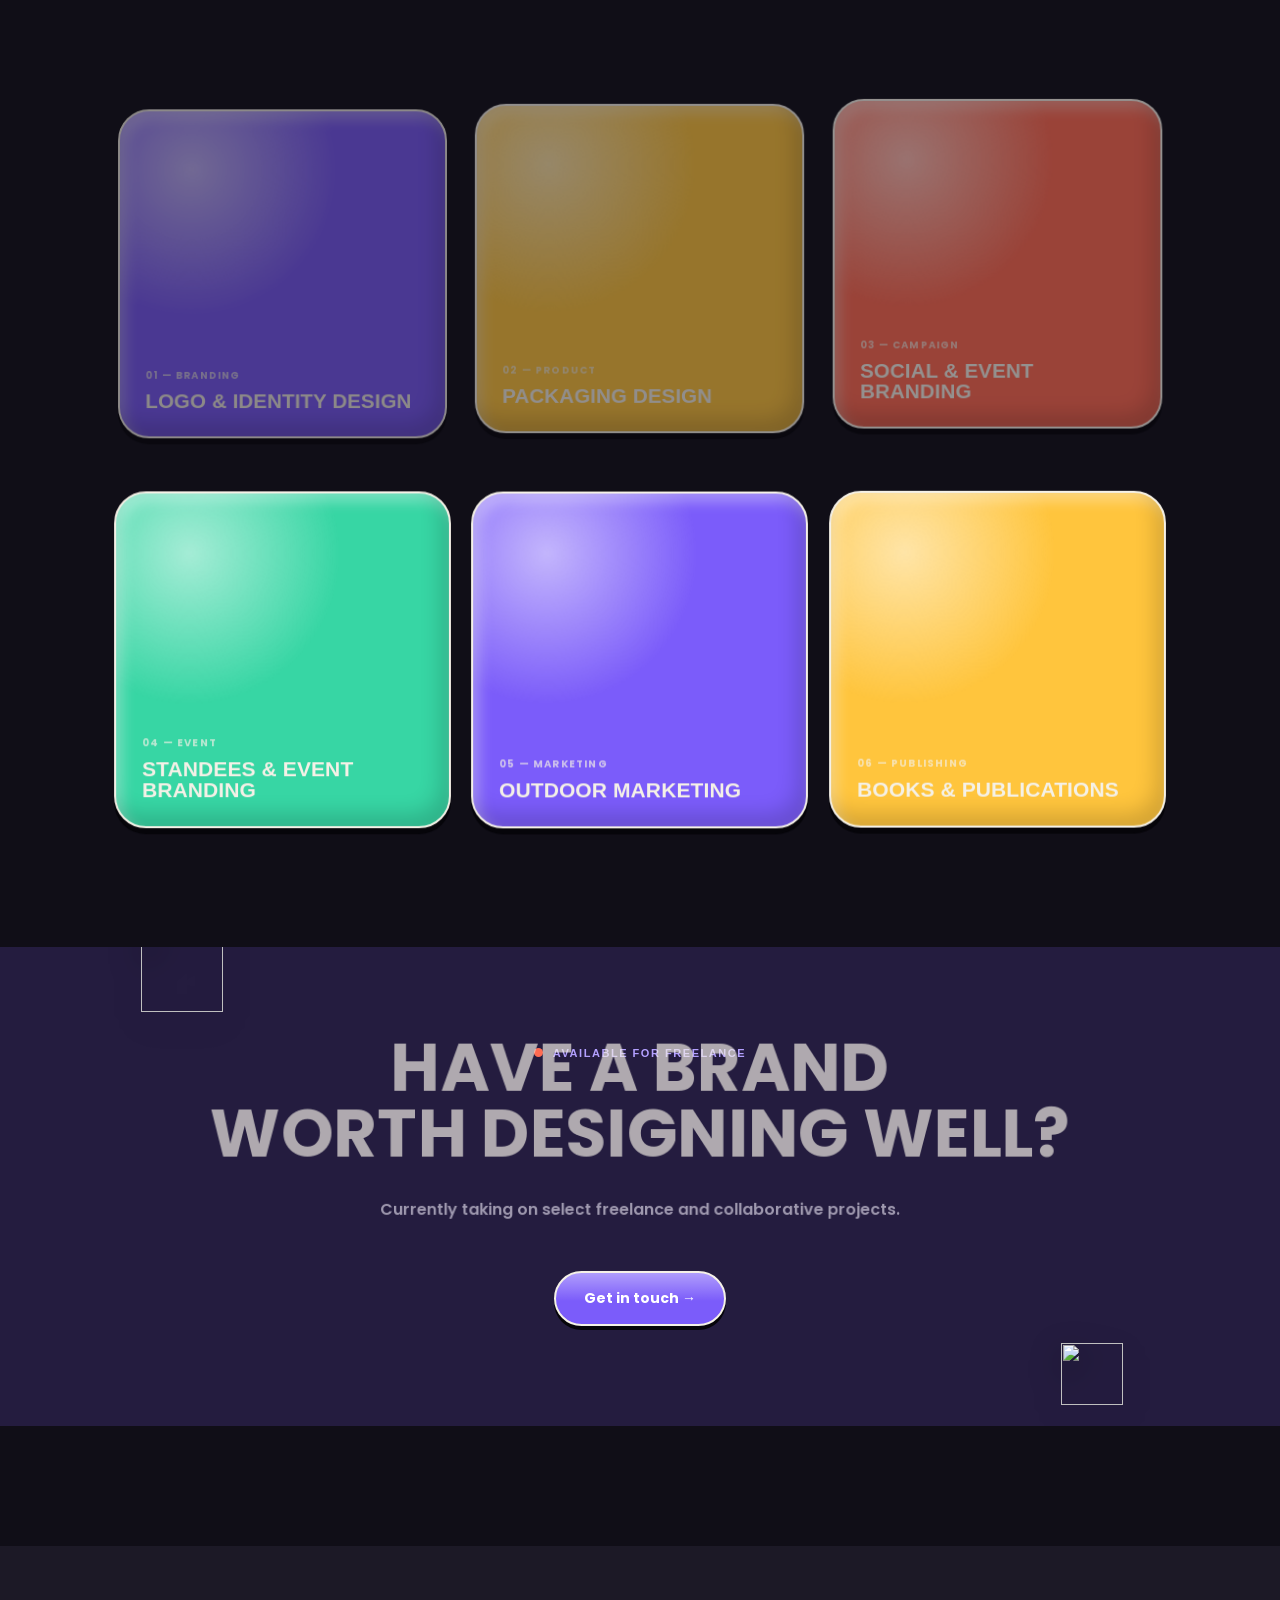
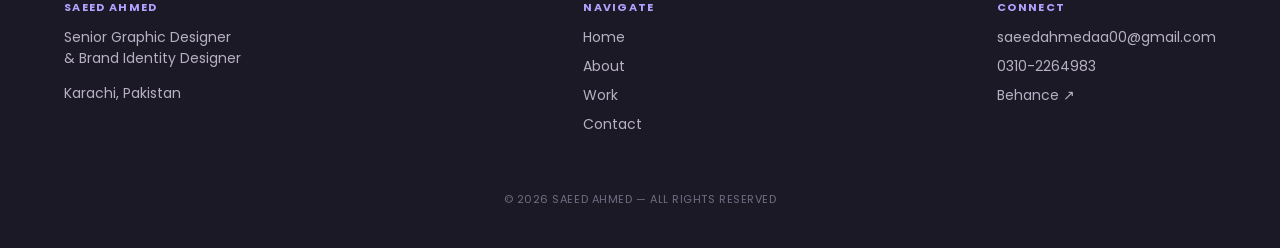
==== commit 46329306: "Update index.html" ====
--- a/index.html
+++ b/index.html
@@ -148,8 +148,8 @@
 
 <!-- ============ CTA ============ -->
 <section class="cta-banner">
-  <div class="blob yellow" style="width:160px;height:160px;top:-40px;left:8%;opacity:.7;"><svg viewBox="0 0 24 24" fill="none" stroke="currentColor" stroke-width="1.8" stroke-linecap="round" stroke-linejoin="round"><path d="M12 3l8.5 4.6L12 12.2 3.5 7.6 12 3z"/><path d="M3.5 12.2L12 16.8l8.5-4.6"/><path d="M3.5 16.7L12 21.3l8.5-4.6"/></svg></div>
-  <div class="blob coral" style="width:120px;height:120px;bottom:-20px;right:10%;opacity:.7;"><svg viewBox="0 0 24 24" fill="none" stroke="currentColor" stroke-width="1.8" stroke-linecap="round" stroke-linejoin="round"><path d="M6 2v14a2 2 0 0 0 2 2h14"/><path d="M18 22V8a2 2 0 0 0-2-2H2"/></svg></div>
+<div class="blob yellow img-blob" style="width:160px;height:160px;top:-40px;left:8%;opacity:.7;"><img src="APNA-PATH-YAHAN" alt=""></div>
+<div class="blob coral img-blob" style="width:120px;height:120px;bottom:-20px;right:10%;opacity:.7;"><img src="APNA-PATH-YAHAN" alt=""></div>
   <div class="eyebrow center" style="justify-content:center;">Available for Freelance</div>
   <h2>Have a brand<br>worth designing well?</h2>
   <p>Currently taking on select freelance and collaborative projects.</p>
--- a/css/style.css
+++ b/css/style.css
@@ -51,10 +51,9 @@
 a{ color:inherit; text-decoration:none; }
 ul{ list-style:none; margin:0; padding:0; }
 h1,h2,h3,h4{
-  font-family:var(--font-display); font-weight:400; margin:0; line-height:0.98;
+  font-family:var(--font-display); font-weight:700; margin:0; line-height:0.98;
   text-transform:uppercase; letter-spacing:.005em;
 }
-
 @media (prefers-reduced-motion: reduce){
   *{ animation-duration:0.001ms !important; animation-iteration-count:1 !important; transition-duration:0.001ms !important; scroll-behavior:auto !important; }
 }
@@ -109,6 +108,17 @@
   70%{ opacity:1; transform:scale(1.08) rotate(2deg); }
   100%{ opacity:1; transform:scale(1) rotate(0deg); }
 }
+.blob.img-blob{
+  background-color:transparent;
+  background-image:none;
+  box-shadow:none;
+}
+.blob.img-blob img{
+  width:72%;
+  height:72%;
+  object-fit:contain;
+  filter:drop-shadow(0 10px 16px rgba(0,0,0,.4));
+}
 
 /* ---------- scroll motion (JS sets transform/opacity inline per scroll frame — see main.js) ---------- */
 .section-head, .lede, .stat-row, .preview-card,
@@ -129,7 +139,7 @@
   text-transform:uppercase;
   color:var(--purple-lt);
   display:flex; align-items:center; gap:10px;
-  font-weight:700;
+  font-weight:800;
 }
 .eyebrow::before{
   content:"";
@@ -330,10 +340,11 @@
     margin:0;
   }
   .hero-character-inner{ height:100%; display:flex; align-items:center; }
-  .hero-character-inner img{
+   .hero-character-inner img{
     width:auto; height:100%; max-height:68vh; max-width:100%;
     object-fit:contain;
   }
+}
 
 .hero-slides{ position:relative; }
 .hero-slide{
@@ -464,7 +475,7 @@
 .preview-card:nth-child(5){ background-color:var(--purple); }
 .preview-card:nth-child(6){ background-color:var(--yellow); }
 .preview-card .tag{ font-family:var(--font-mono); font-size:10px; letter-spacing:.12em; text-transform:uppercase; color:var(--ink); margin-bottom:8px; font-weight:700; opacity:.7;}
-.preview-card h4{ font-size:21px; font-weight:400; color:var(--ink); text-transform:uppercase; }
+.preview-card h4{ font-size:21px; font-weight:800; color:var(--ink); text-transform:uppercase; }
 .preview-card{ transition:transform .2s cubic-bezier(.4,1.6,.6,1), box-shadow .2s ease; }
 .preview-card:hover{ transform:translate(-2px,3px) rotate(-1deg) scale(1.02); box-shadow:0 3px 0 var(--shadow), inset -8px -12px 20px rgba(0,0,0,.16), inset 6px 8px 14px rgba(255,255,255,.35); }
 @media (max-width:820px){ .preview-grid{ grid-template-columns:1fr 1fr; } }
@@ -514,7 +525,6 @@
 .about-grid .about-portrait{
   order:2;
   flex:1 1 320px;
-  aspect-ratio:auto;
 }
 .about-grid > div:not(.about-portrait){
   order:1;
@@ -527,8 +537,8 @@
 .about-grid > div{ order:1; }
 .about-portrait{
   aspect-ratio:3/4;
-  background:var(--yellow);
-  border:2px solid var(--ink); border-radius:var(--r-lg);
+  background:var(--paper-2);
+   border:2px solid var(--ink); border-radius:var(--r-lg);
   position:relative;
   display:flex; align-items:flex-end; padding:22px;
   overflow:hidden;
@@ -566,7 +576,7 @@
 }
 .timeline-item:last-child{ margin-bottom:0; }
 .timeline-date{ font-family:var(--font-mono); font-size:12px; letter-spacing:.06em; color:var(--purple-lt); font-weight:700; }
-.timeline-role{ font-size:20px; font-family:var(--font-display); margin-bottom:6px; text-transform:uppercase; }
+.timeline-role{ font-size:20px; font-family:var(--font-display); margin-bottom:6px; text-transform:uppercase; font-weight:800; }
 .timeline-org{ font-family:var(--font-mono); font-size:12px; color:var(--ink-soft); letter-spacing:.04em; margin-bottom:14px; text-transform:uppercase; font-weight:700;}
 .timeline-desc{ color:var(--ink-soft); font-size:14px; line-height:1.8; max-width:640px; font-weight:500; }
 @media (max-width:640px){ .timeline-item{ grid-template-columns:1fr; gap:10px; padding:22px; } }
@@ -626,7 +636,7 @@
 .work-meta h4{
   font-size:15px;
   font-family:var(--font-body);
-  font-weight:600;
+  font-weight:800;
   letter-spacing:.01em;
   line-height:1.3;
 }
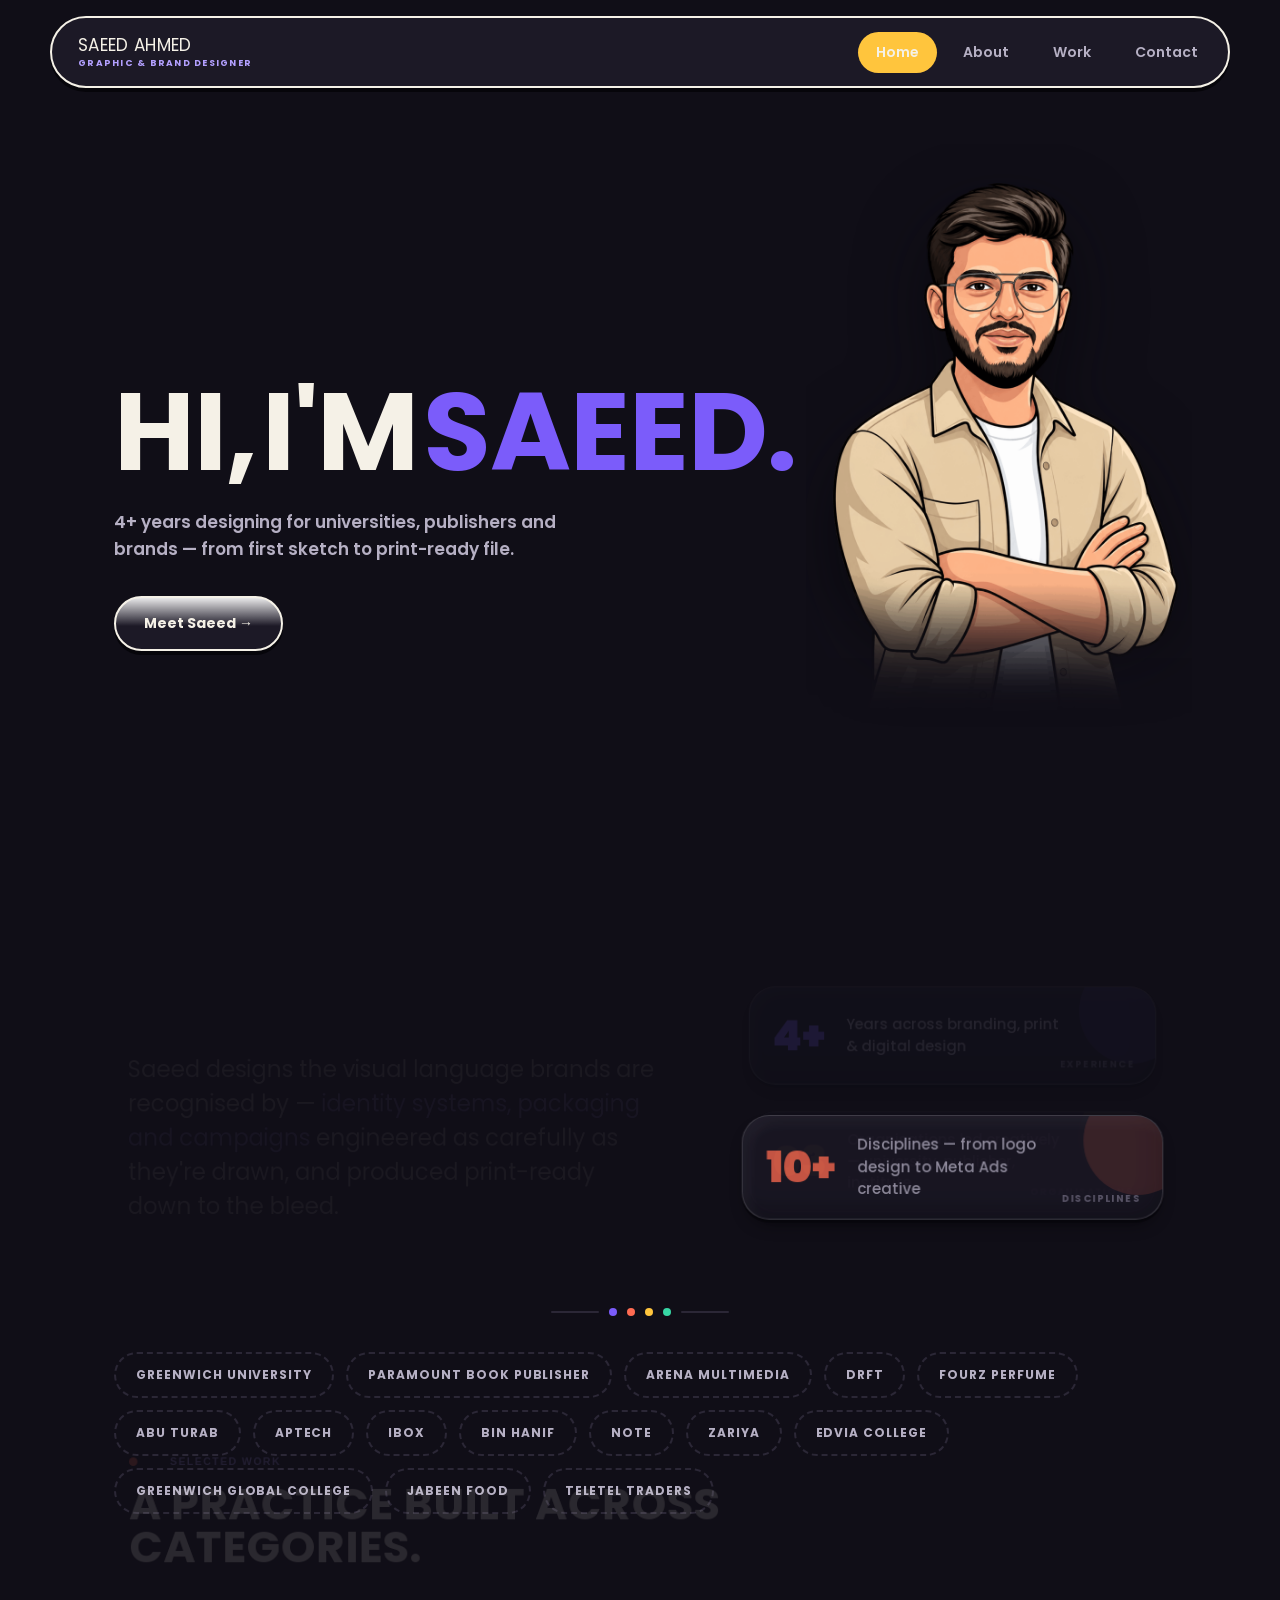
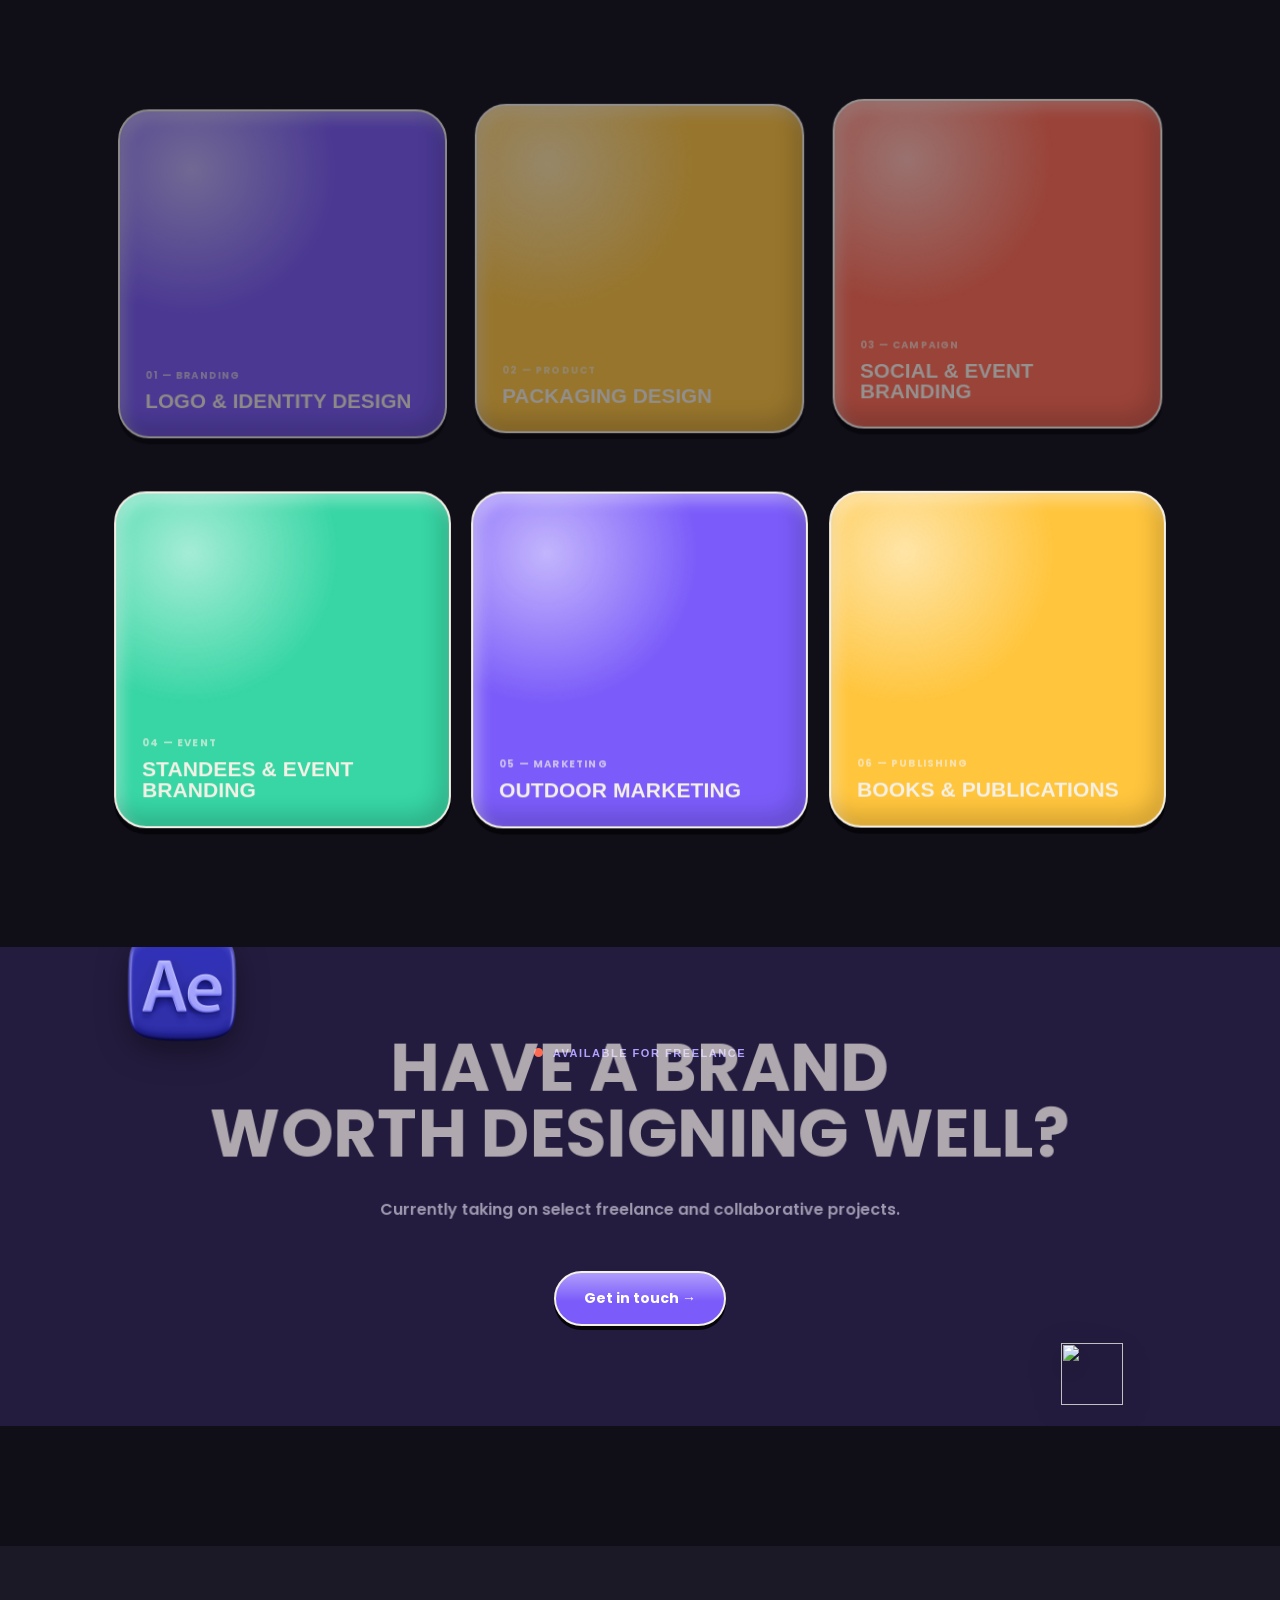
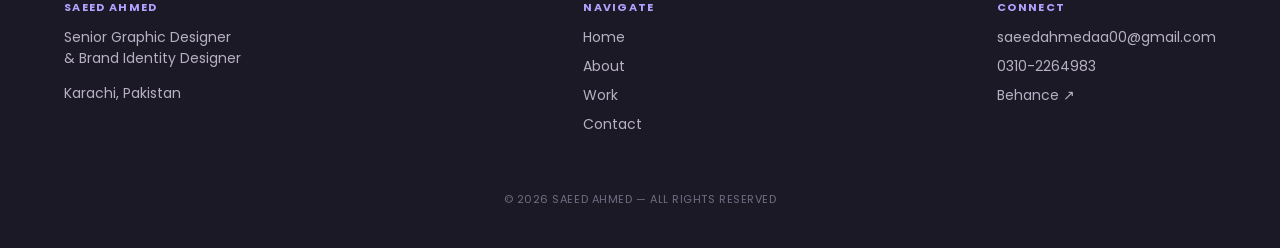
==== commit 0129f9c4: "Update index.html" ====
--- a/index.html
+++ b/index.html
@@ -148,7 +148,7 @@
 
 <!-- ============ CTA ============ -->
 <section class="cta-banner">
-<div class="blob yellow img-blob" style="width:160px;height:160px;top:-40px;left:8%;opacity:.7;"><img src="APNA-PATH-YAHAN" alt=""></div>
+<div class="blob yellow img-blob" style="width:160px;height:160px;top:-40px;left:8%;opacity:.7;"><img src="assets/Icons/AE.png" alt=""></div>
 <div class="blob coral img-blob" style="width:120px;height:120px;bottom:-20px;right:10%;opacity:.7;"><img src="APNA-PATH-YAHAN" alt=""></div>
   <div class="eyebrow center" style="justify-content:center;">Available for Freelance</div>
   <h2>Have a brand<br>worth designing well?</h2>
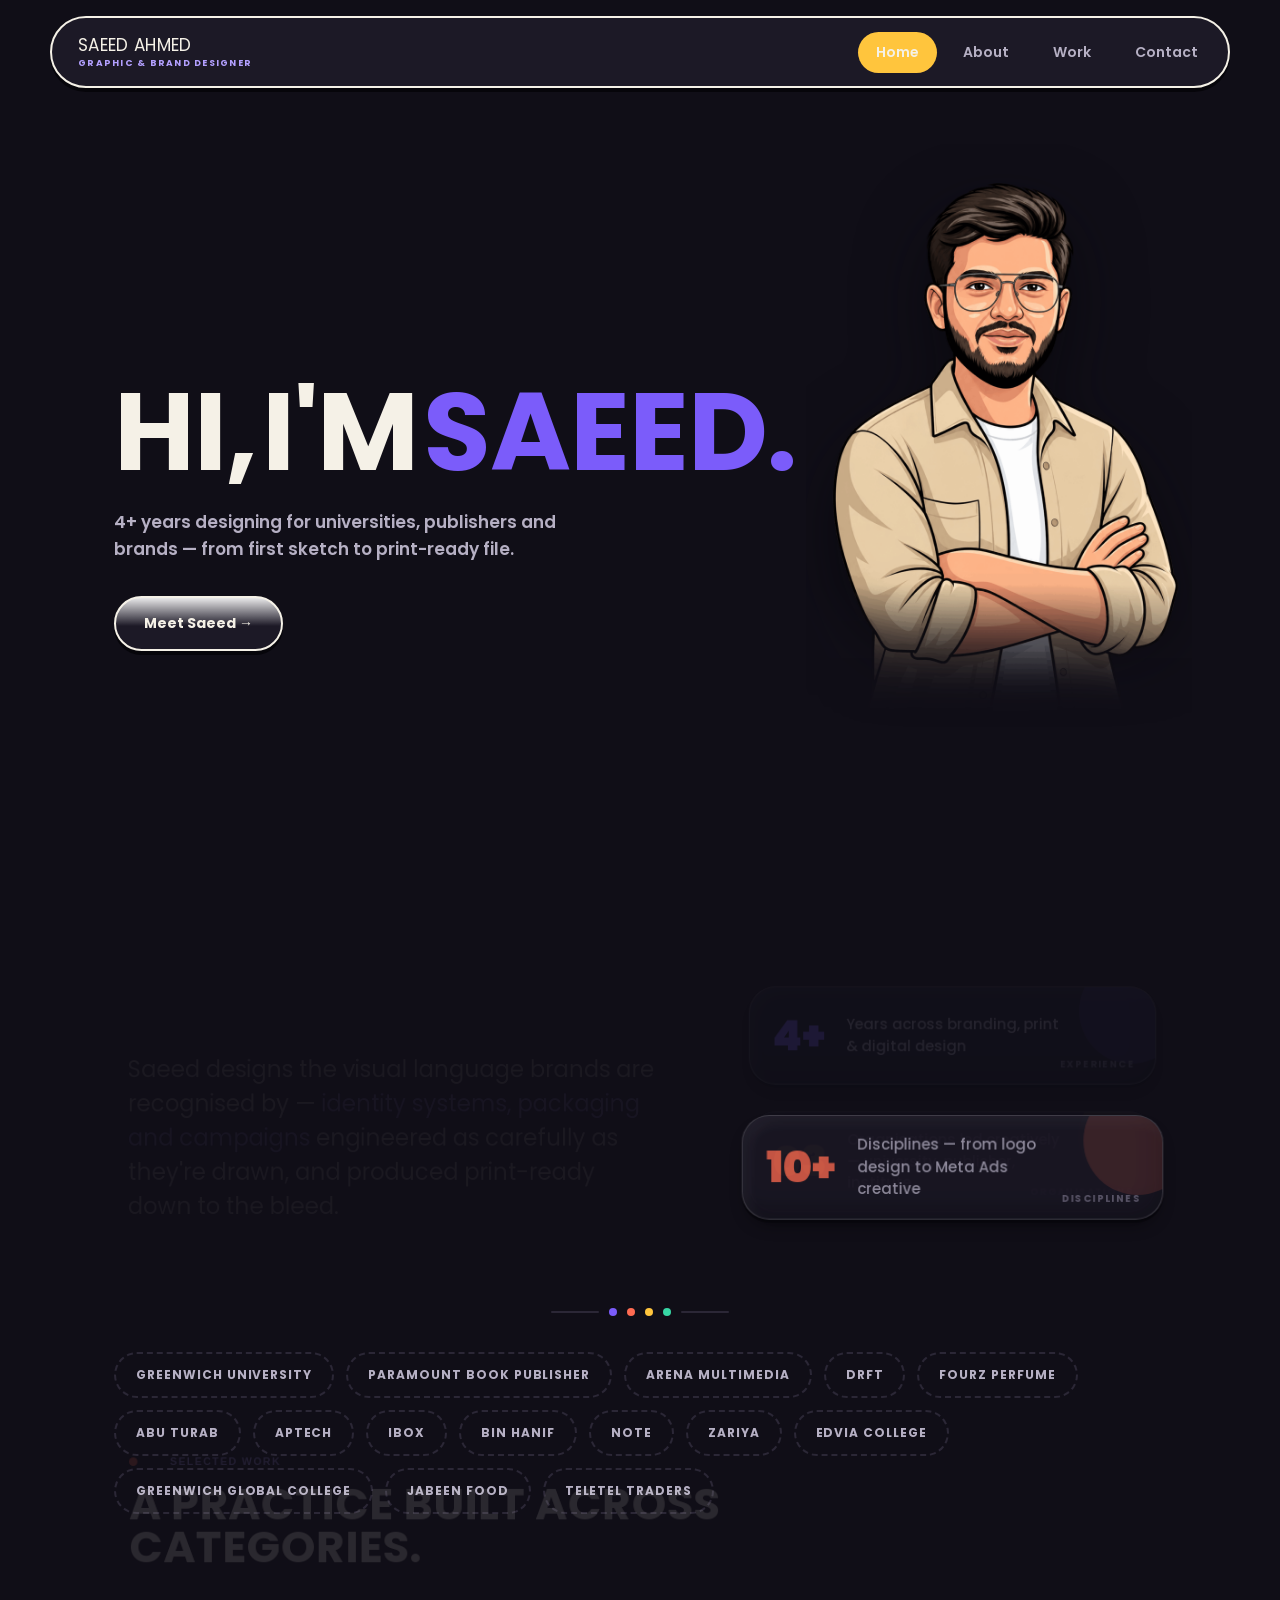
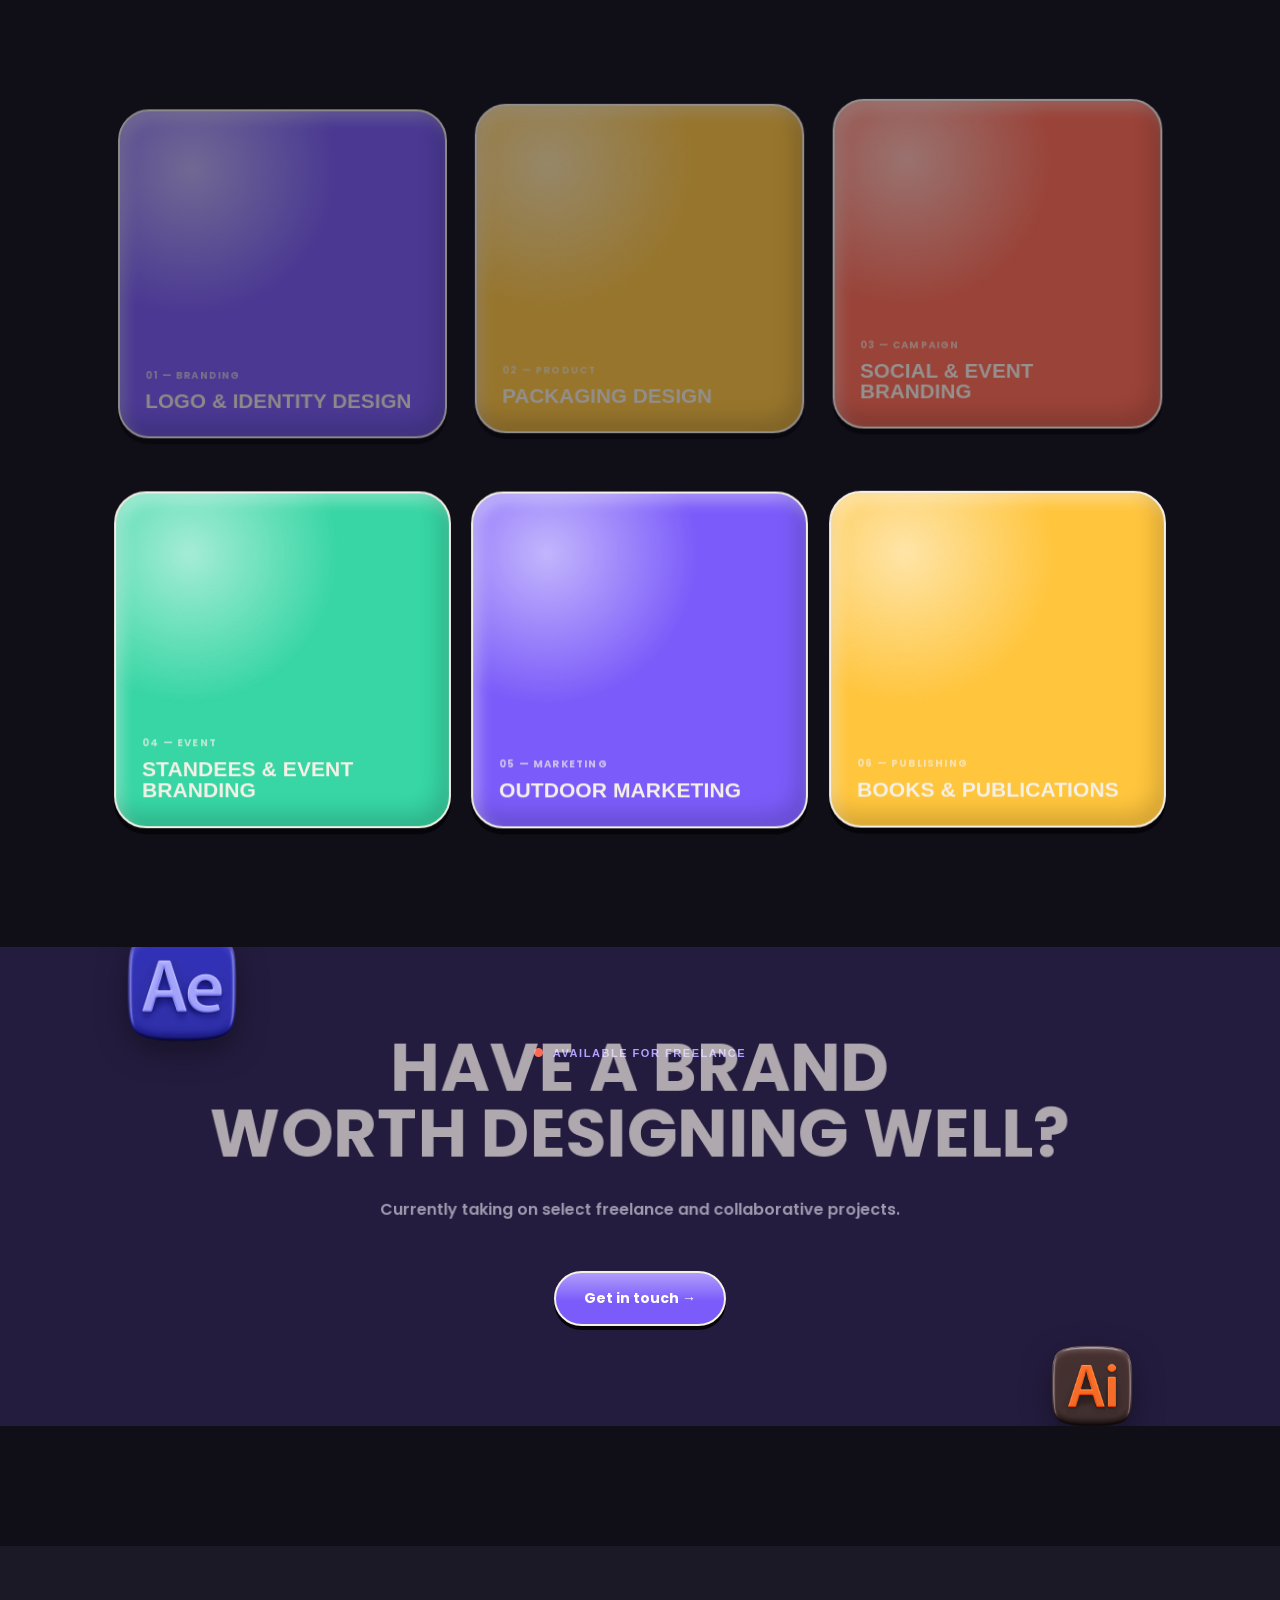
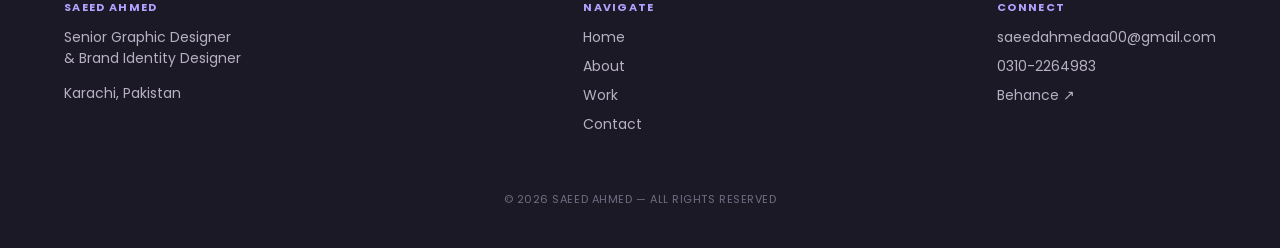
==== commit 6665f92a: "Update index.html" ====
--- a/index.html
+++ b/index.html
@@ -149,7 +149,7 @@
 <!-- ============ CTA ============ -->
 <section class="cta-banner">
 <div class="blob yellow img-blob" style="width:160px;height:160px;top:-40px;left:8%;opacity:.7;"><img src="assets/Icons/AE.png" alt=""></div>
-<div class="blob coral img-blob" style="width:120px;height:120px;bottom:-20px;right:10%;opacity:.7;"><img src="APNA-PATH-YAHAN" alt=""></div>
+<div class="blob coral img-blob" style="width:120px;height:120px;bottom:-20px;right:10%;opacity:.7;"><img src="assets/Icons/AI.png" alt=""></div>
   <div class="eyebrow center" style="justify-content:center;">Available for Freelance</div>
   <h2>Have a brand<br>worth designing well?</h2>
   <p>Currently taking on select freelance and collaborative projects.</p>
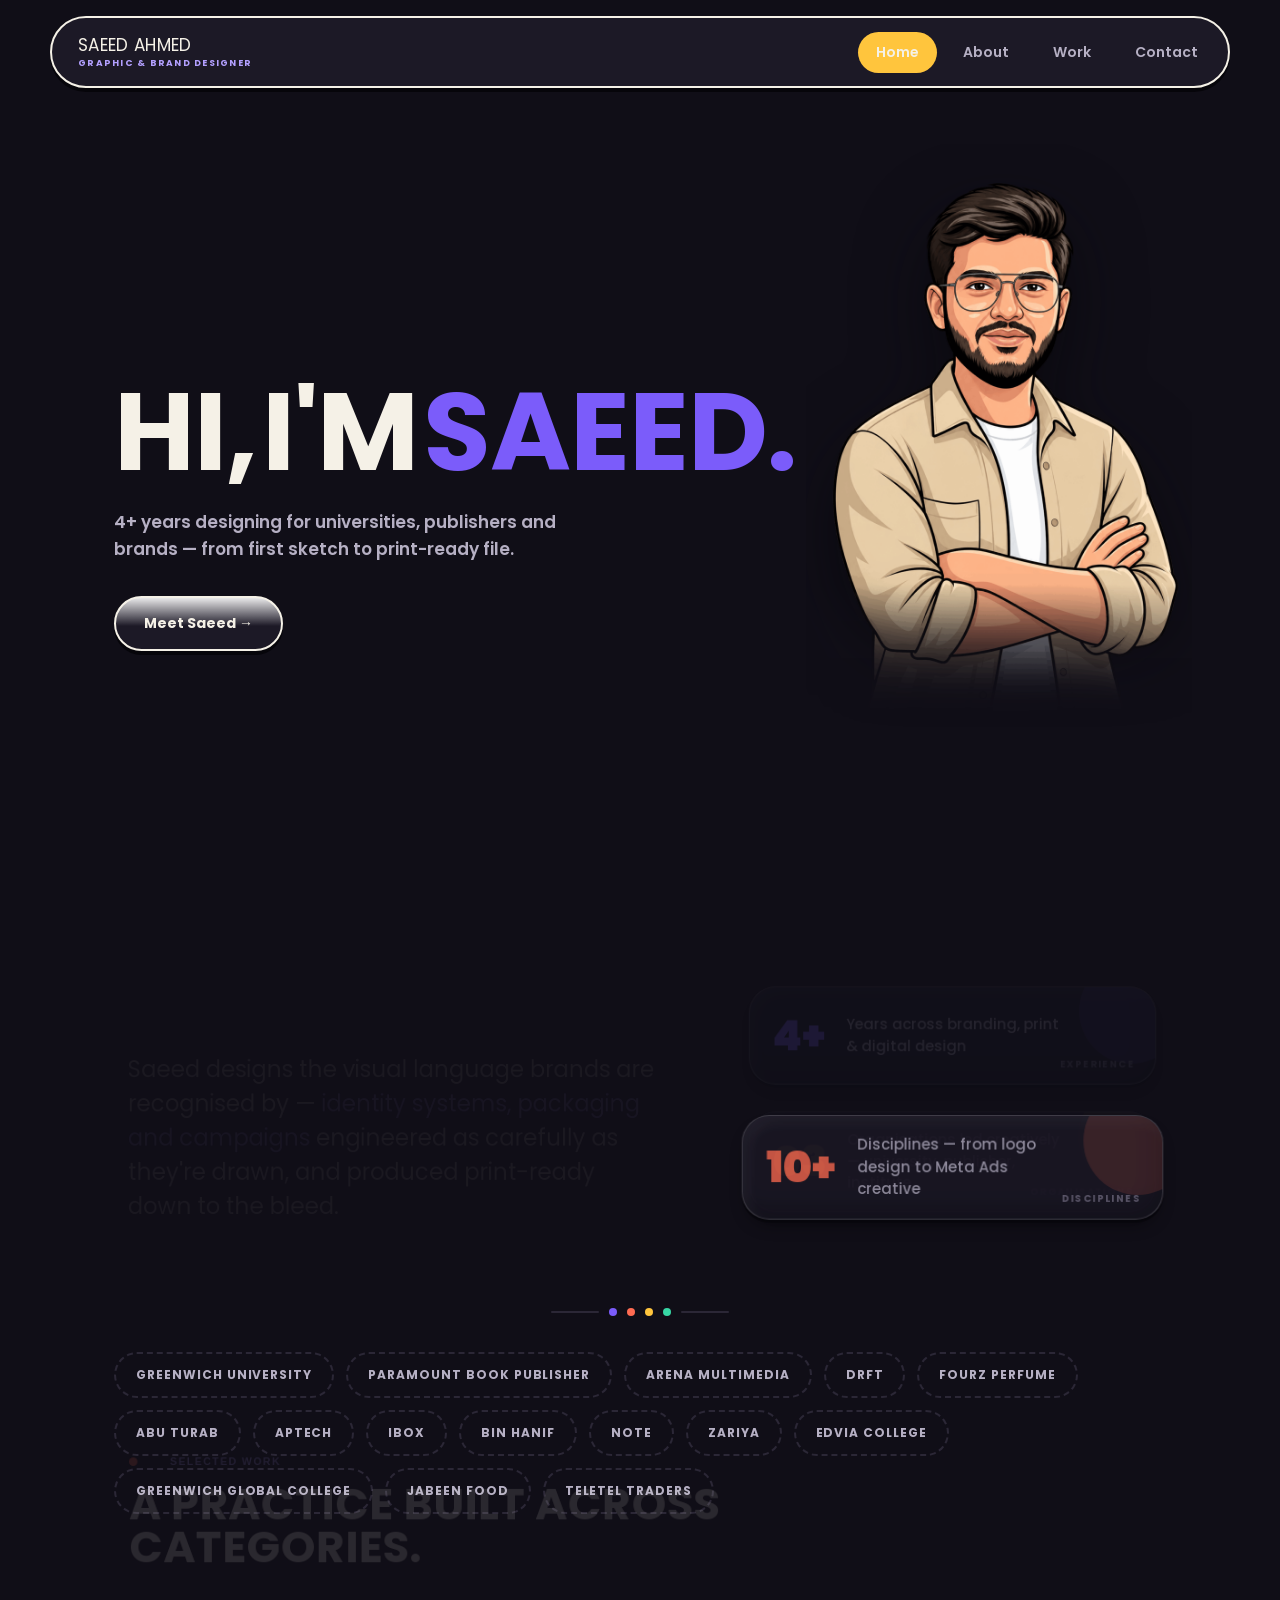
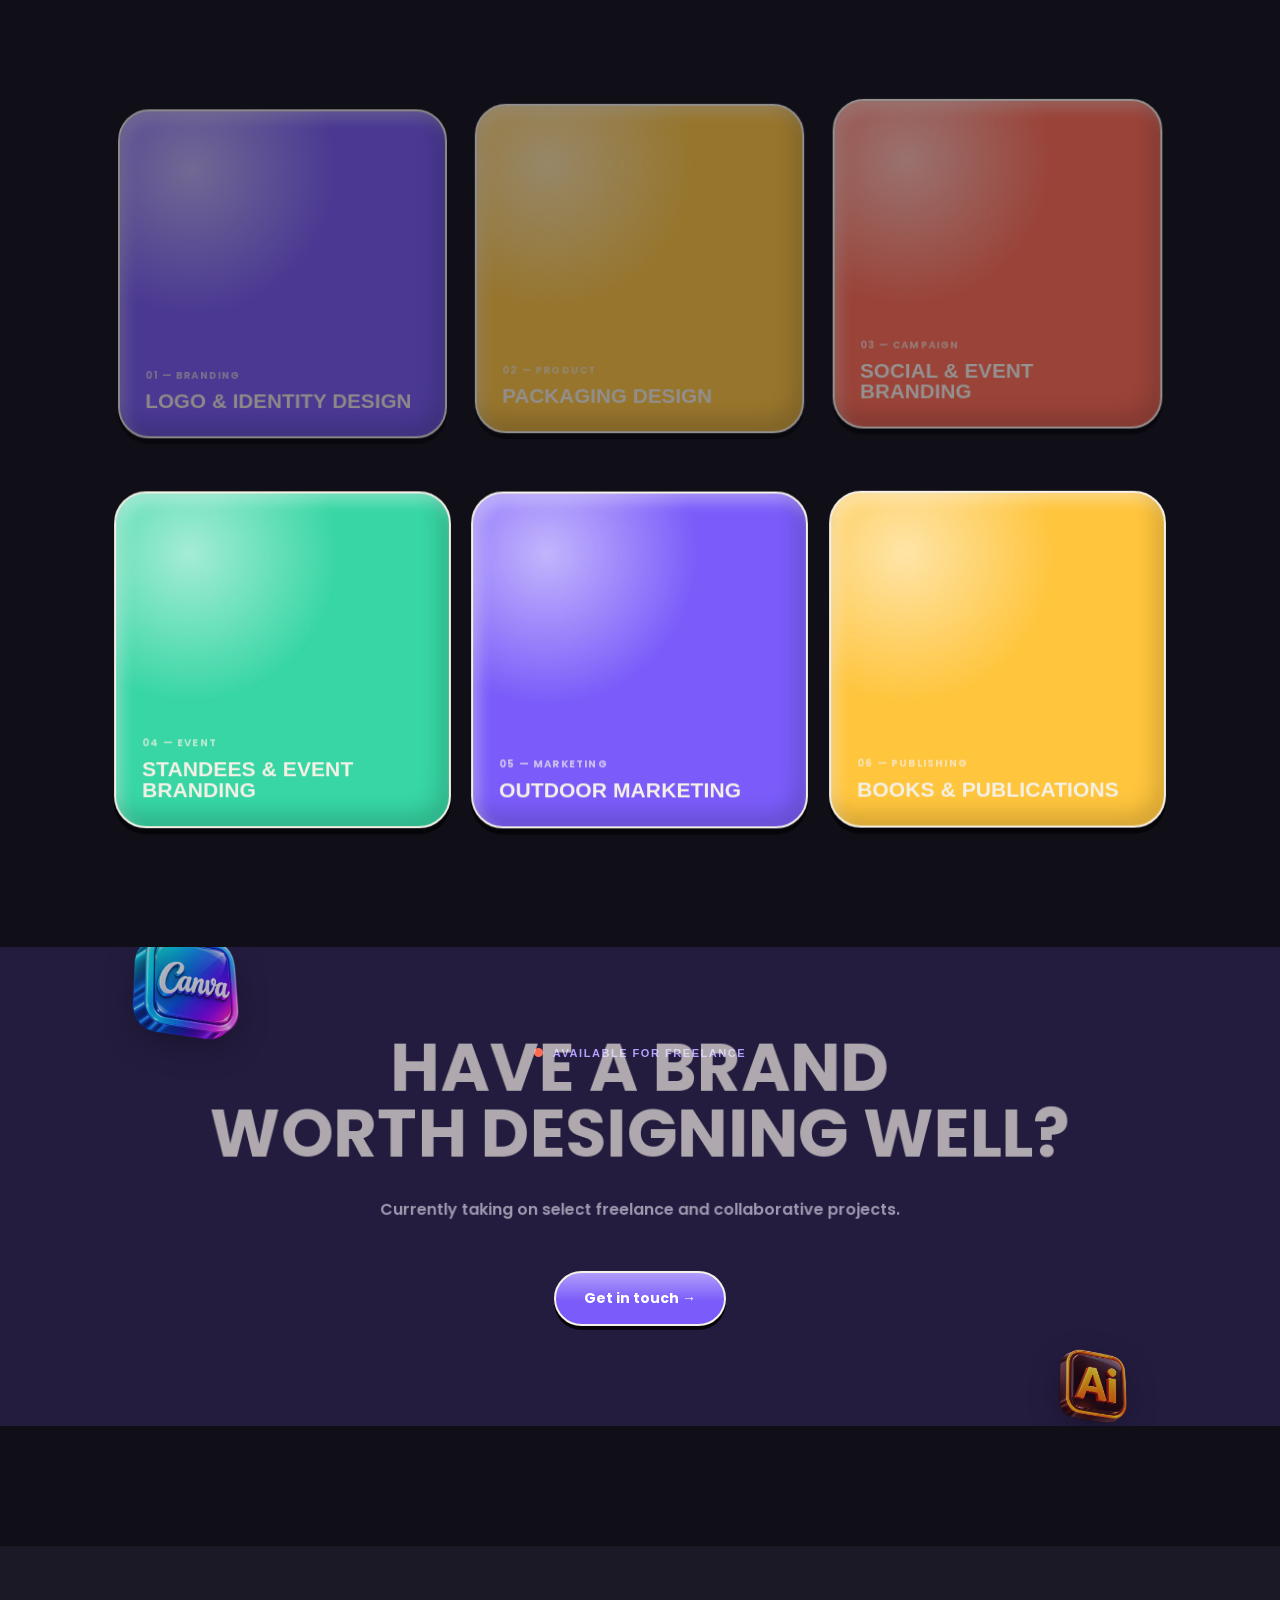
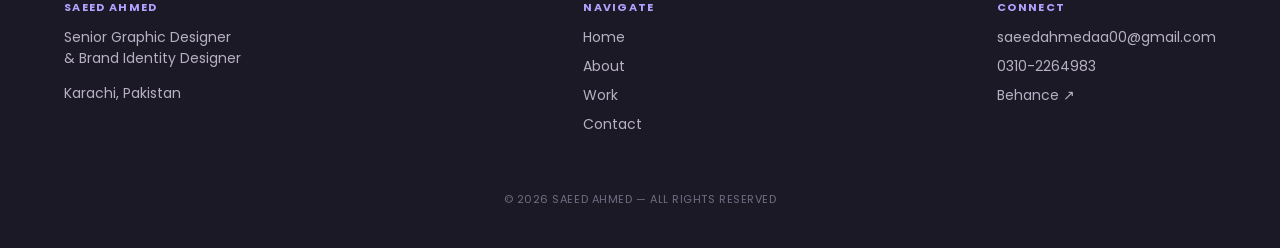
==== commit 9d02775e: "Update index.html" ====
--- a/index.html
+++ b/index.html
@@ -148,7 +148,7 @@
 
 <!-- ============ CTA ============ -->
 <section class="cta-banner">
-<div class="blob yellow img-blob" style="width:160px;height:160px;top:-40px;left:8%;opacity:.7;"><img src="assets/Icons/AE.png" alt=""></div>
+<div class="blob yellow img-blob" style="width:160px;height:160px;top:-40px;left:8%;opacity:.7;"><img src="assets/Icons/CA.png" alt=""></div>
 <div class="blob coral img-blob" style="width:120px;height:120px;bottom:-20px;right:10%;opacity:.7;"><img src="assets/Icons/AI.png" alt=""></div>
   <div class="eyebrow center" style="justify-content:center;">Available for Freelance</div>
   <h2>Have a brand<br>worth designing well?</h2>
--- a/css/style.css
+++ b/css/style.css
@@ -118,6 +118,16 @@
   height:72%;
   object-fit:contain;
   filter:drop-shadow(0 10px 16px rgba(0,0,0,.4));
+}
+@keyframes imgBlobOrbit{
+  0%{ transform:translate(0,0) rotate(0deg); }
+  25%{ transform:translate(14px,-14px) rotate(6deg); }
+  50%{ transform:translate(0,-24px) rotate(0deg); }
+  75%{ transform:translate(-14px,-14px) rotate(-6deg); }
+  100%{ transform:translate(0,0) rotate(0deg); }
+}
+.blob.img-blob{
+  animation:imgBlobOrbit 6s ease-in-out infinite !important;
 }
 
 /* ---------- scroll motion (JS sets transform/opacity inline per scroll frame — see main.js) ---------- */
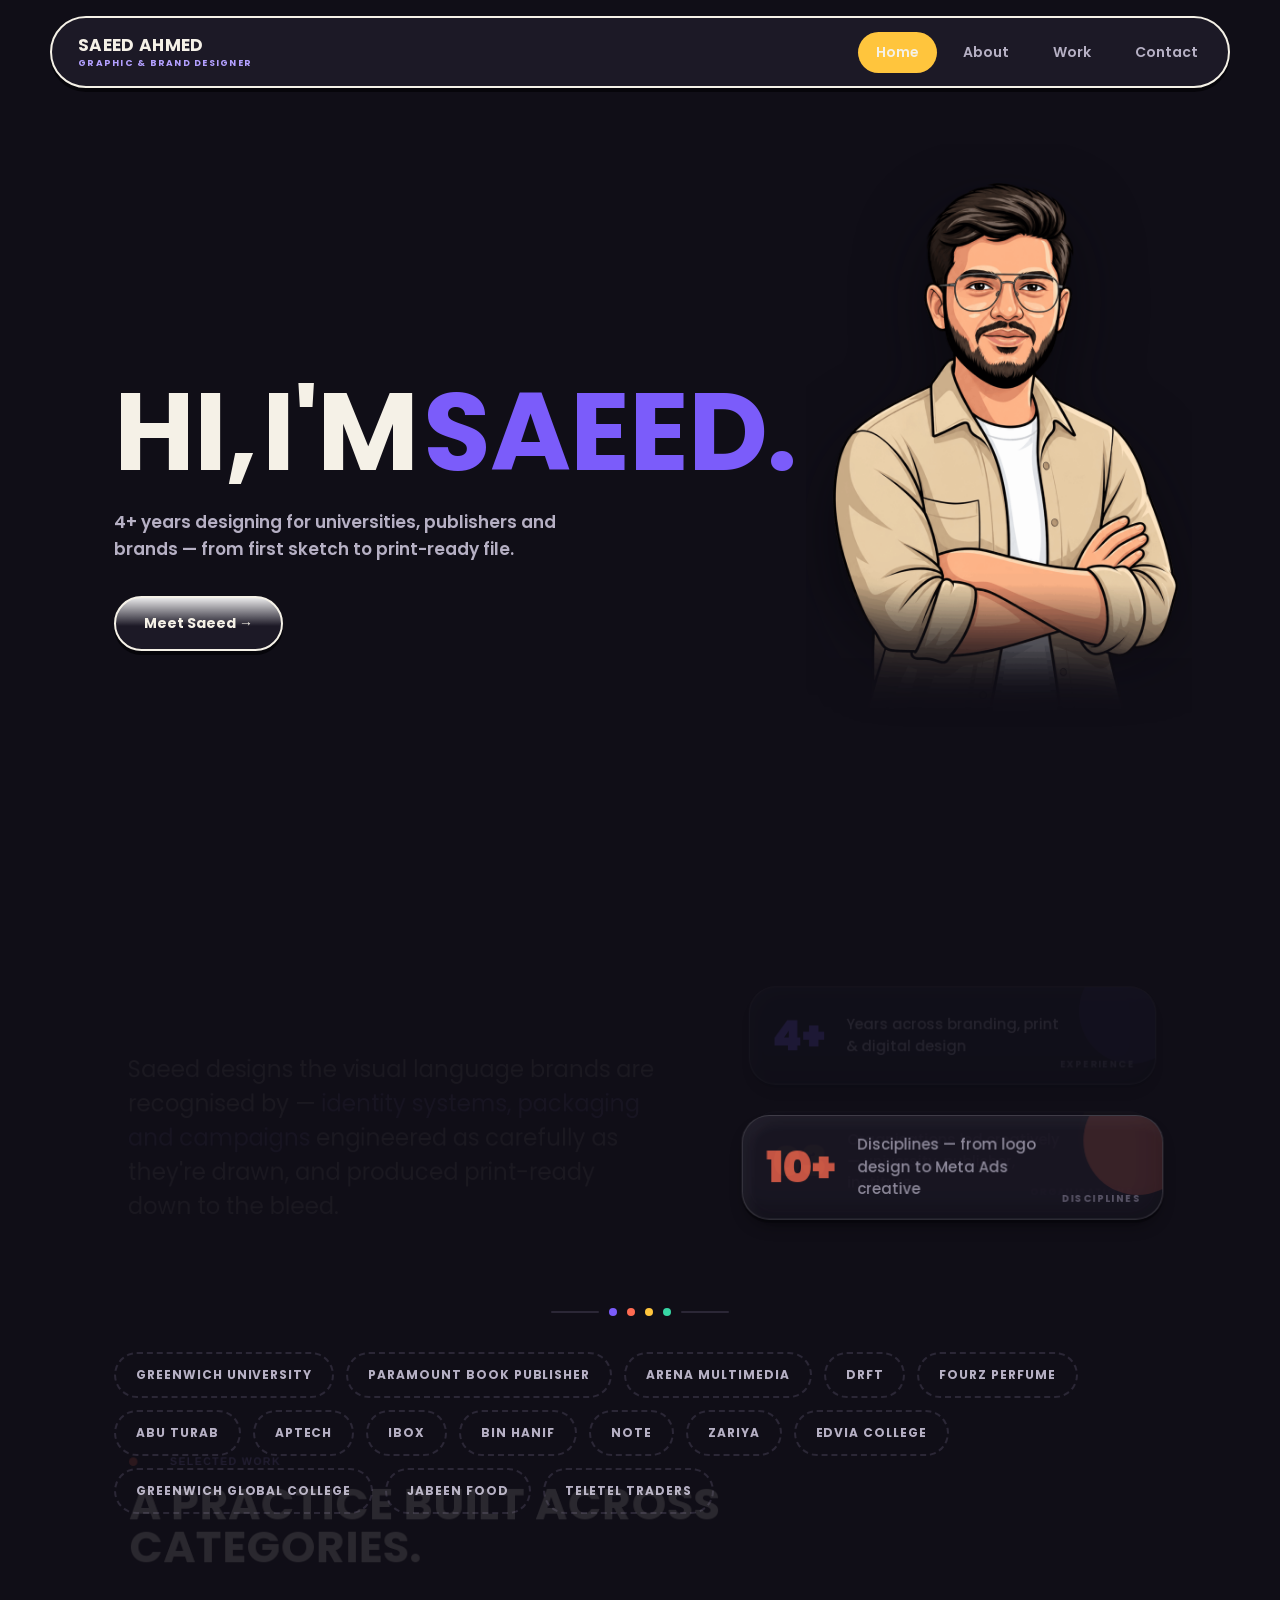
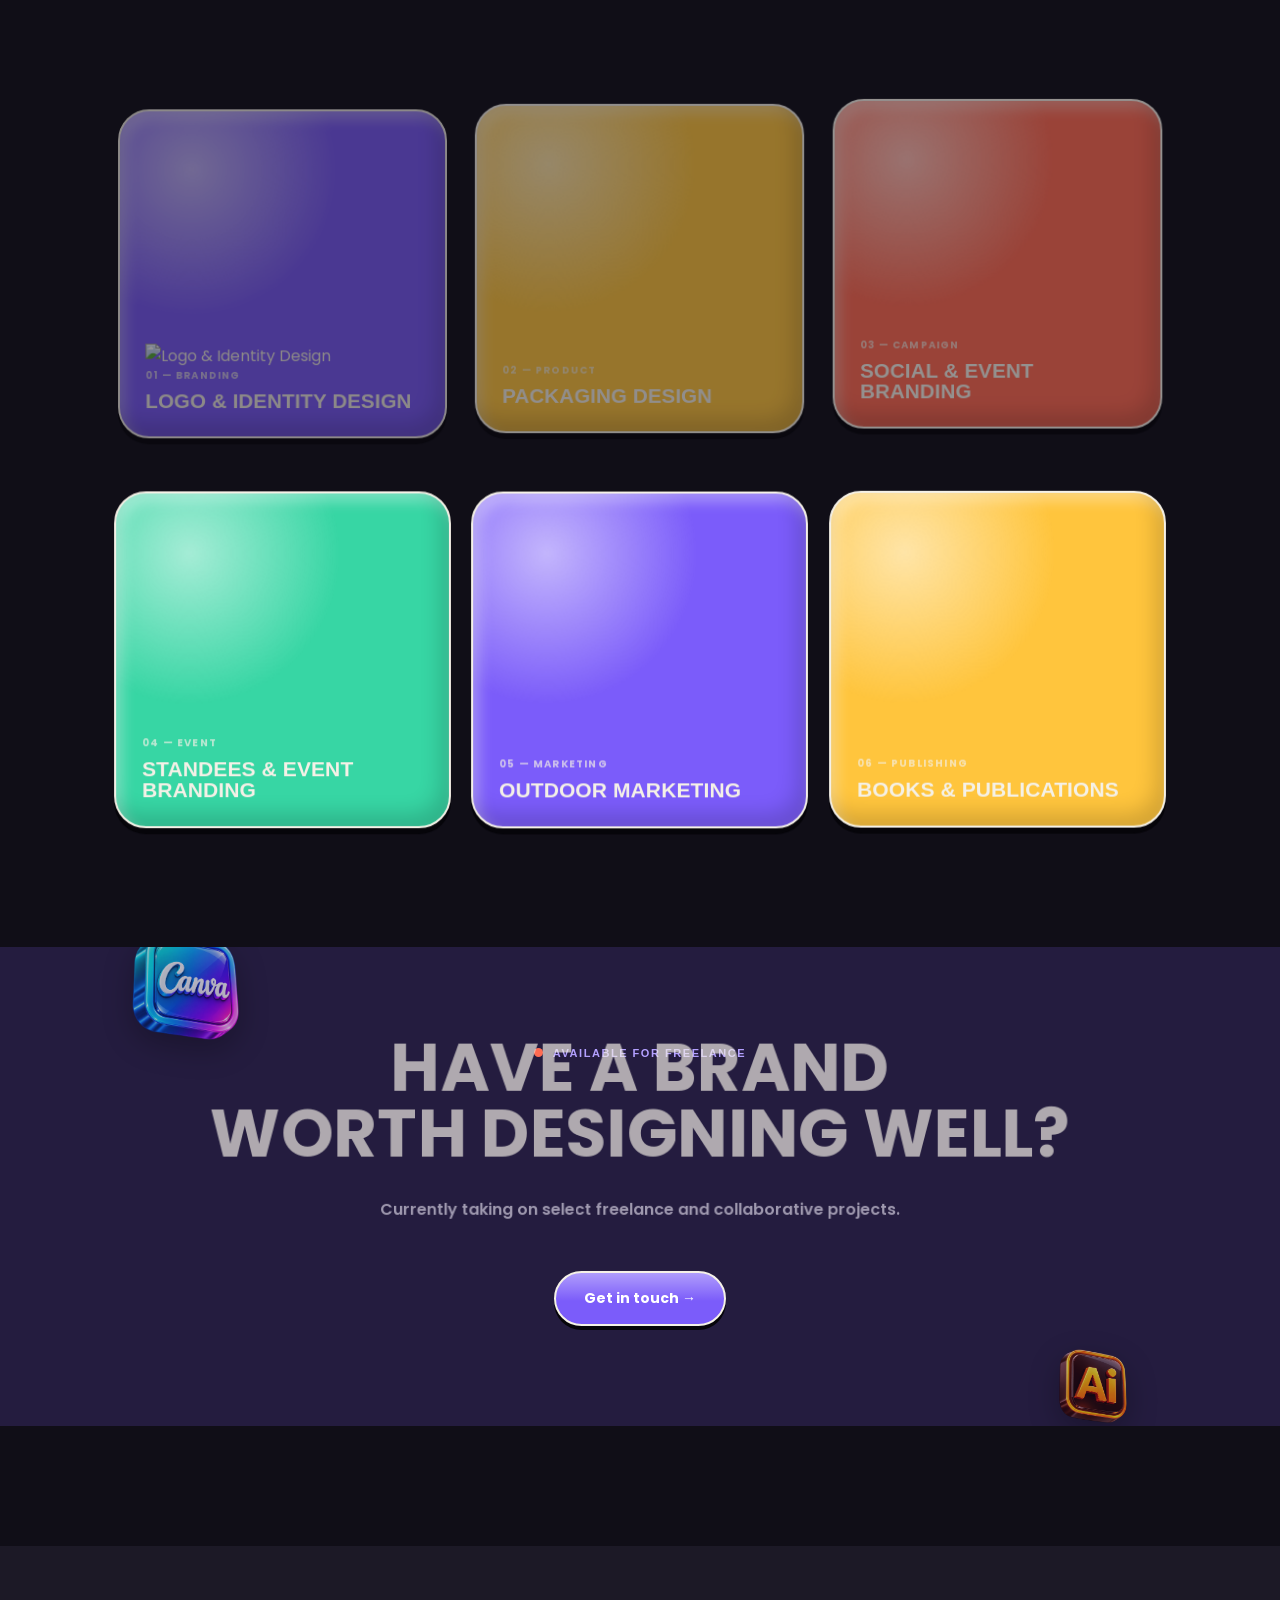
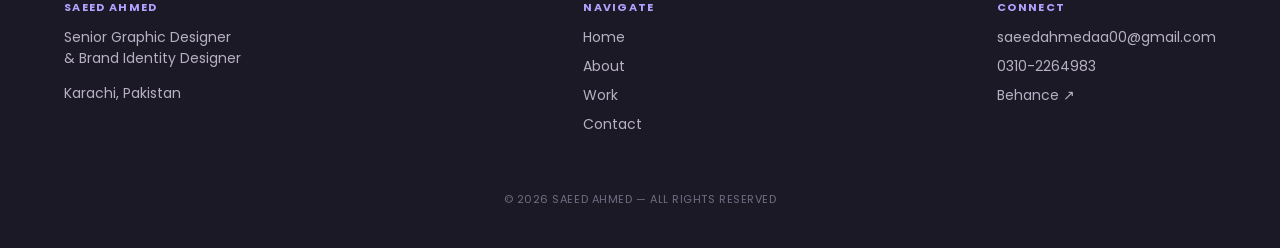
==== commit 0440f620: "Update index.html" ====
--- a/index.html
+++ b/index.html
@@ -6,7 +6,7 @@
 <title>Saeed Ahmed — Senior Graphic Designer &amp; Brand Identity Designer</title>
 <meta name="description" content="Saeed Ahmed is a Senior Graphic Designer and Brand Identity specialist based in Karachi, Pakistan — branding, packaging, print production and social media design.">
 <link rel="stylesheet" href="css/style.css">
-  <link rel="icon" href="assets/SVW.png">
+  <link rel="icon" href="assets/Favicon.png">
 </head>
 <body>
 
@@ -113,11 +113,12 @@
     </div>
   </div>
   <div class="preview-grid">
-    <a href="work.html?filter=logos" class="preview-card frame-corners">
-      <span class="fc-tr"></span><span class="fc-bl"></span>
-      <span class="tag">01 — Branding</span>
-      <h4>Logo &amp; Identity Design</h4>
-    </a>
+   <a href="work.html?filter=logos" class="preview-card frame-corners">
+  <span class="fc-tr"></span><span class="fc-bl"></span>
+  <img src="assets/preview/logo-identity.jpg" alt="Logo & Identity Design" class="preview-card-img">
+  <span class="tag">01 — Branding</span>
+  <h4>Logo &amp; Identity Design</h4>
+</a>
     <a href="work.html?filter=packaging" class="preview-card frame-corners">
       <span class="fc-tr"></span><span class="fc-bl"></span>
       <span class="tag">02 — Product</span>
--- a/css/style.css
+++ b/css/style.css
@@ -211,7 +211,7 @@
 }
 .logo{
   font-family:var(--font-display);
-  font-size:17px; letter-spacing:.02em; text-transform:uppercase;
+  font-size:17px; letter-spacing:.02em; text-transform:uppercase; font-weight:700;
   display:flex; flex-direction:column; line-height:1.15;
   transition:transform .3s cubic-bezier(.4,1.8,.6,1);
   transform-origin:left center;
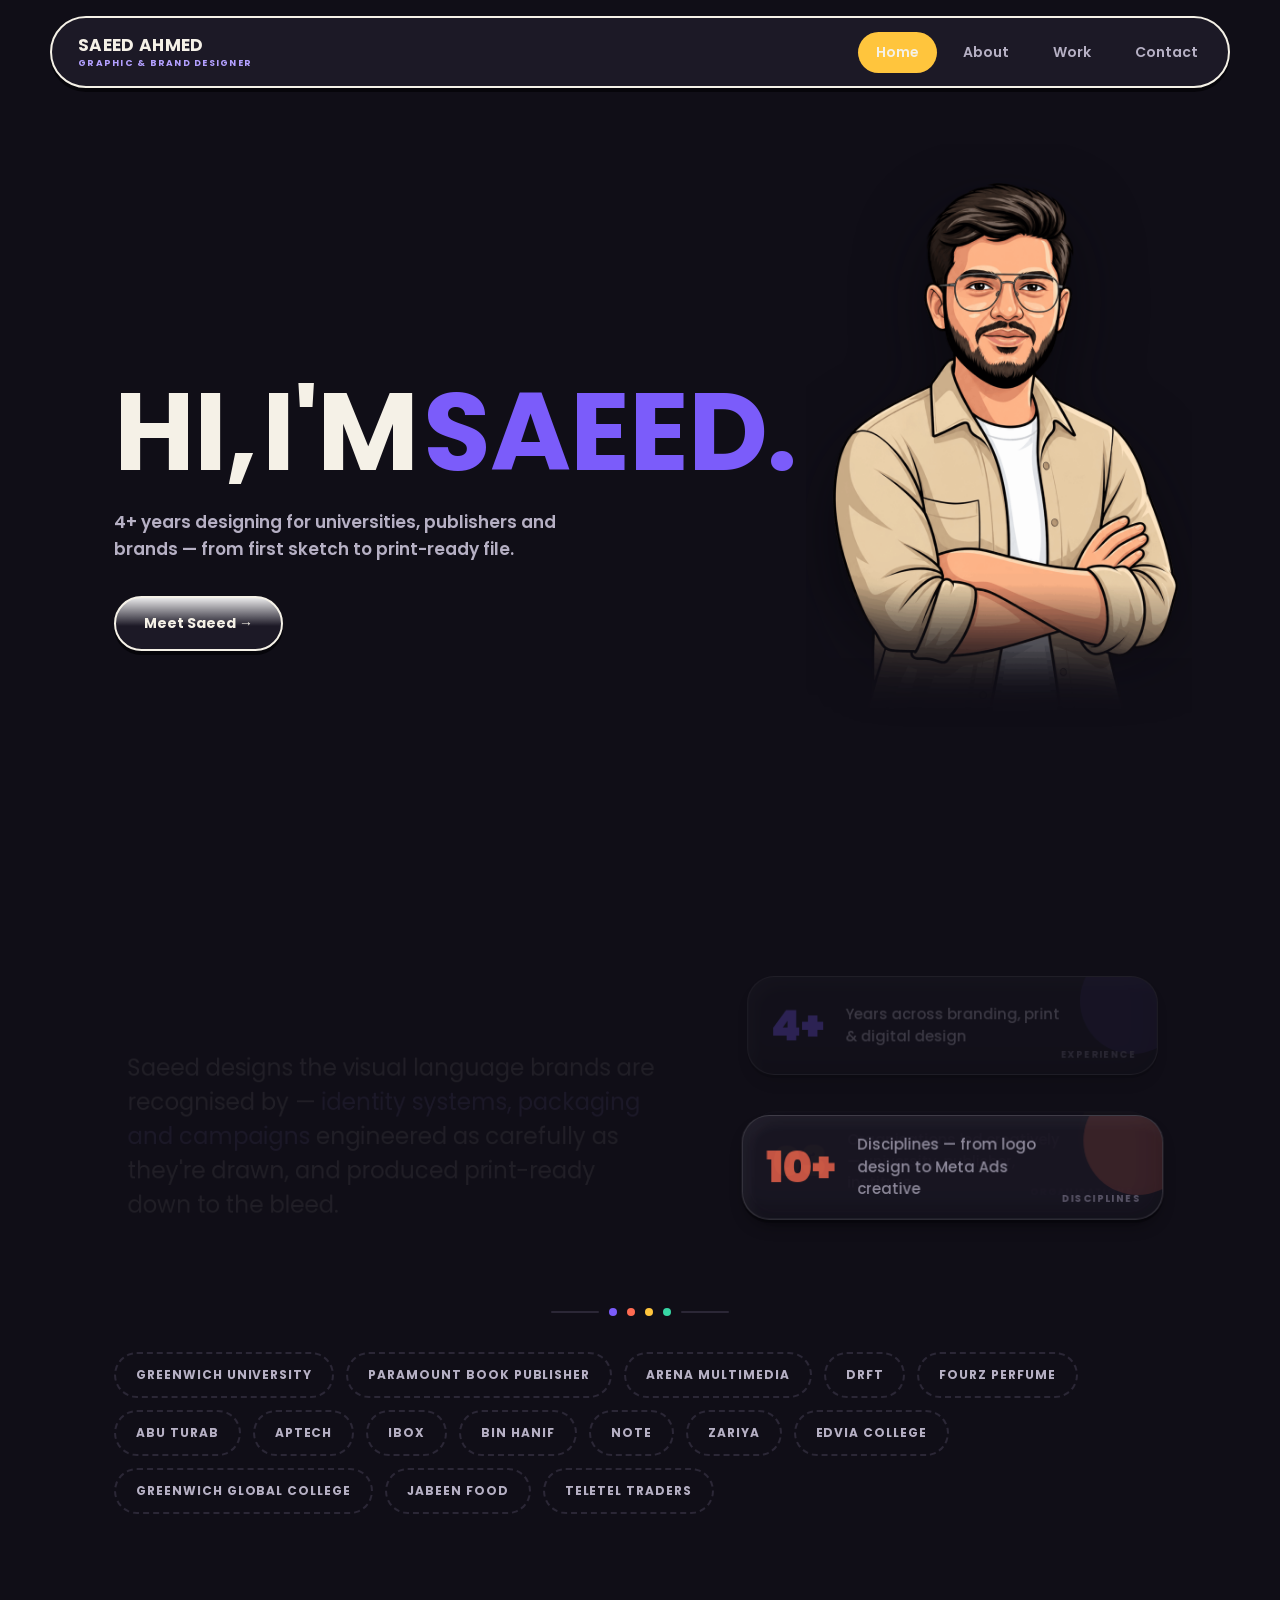
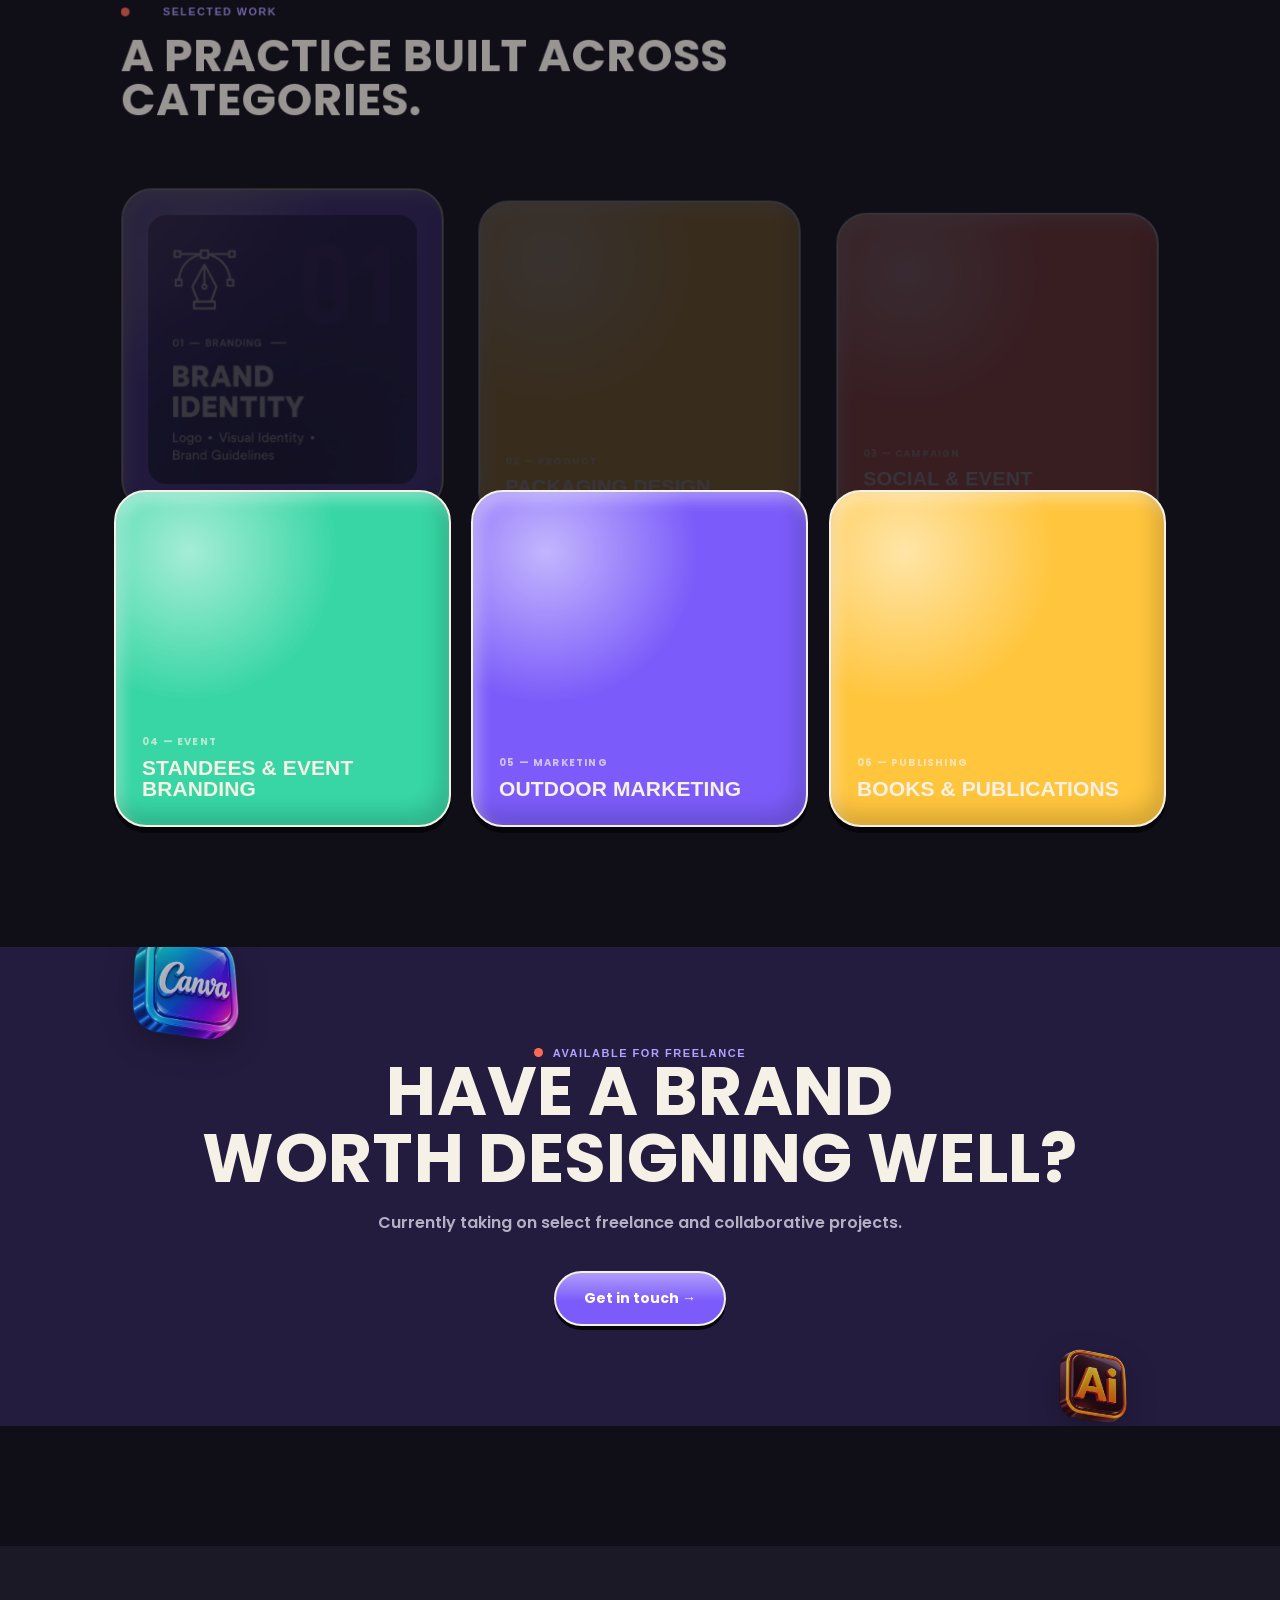
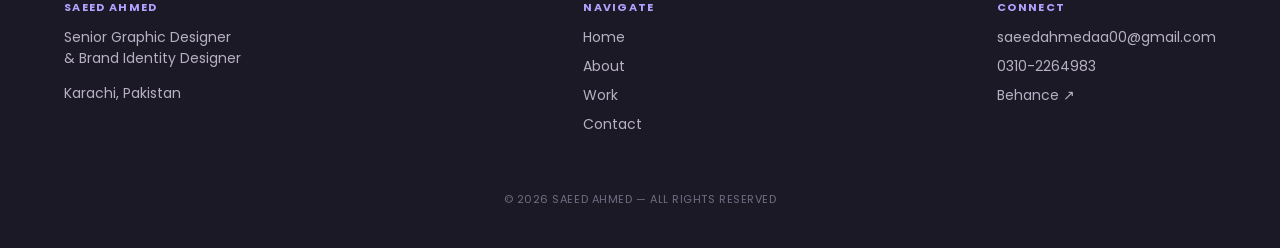
==== commit 707f003e: "Update index.html" ====
--- a/index.html
+++ b/index.html
@@ -115,9 +115,8 @@
   <div class="preview-grid">
    <a href="work.html?filter=logos" class="preview-card frame-corners">
   <span class="fc-tr"></span><span class="fc-bl"></span>
-  <img src="assets/preview/logo-identity.jpg" alt="Logo & Identity Design" class="preview-card-img">
-  <span class="tag">01 — Branding</span>
-  <h4>Logo &amp; Identity Design</h4>
+  <img src="assets/Titles/01-01.png" alt="Logo & Identity Design" class="preview-card-img">
+ 
 </a>
     <a href="work.html?filter=packaging" class="preview-card frame-corners">
       <span class="fc-tr"></span><span class="fc-bl"></span>
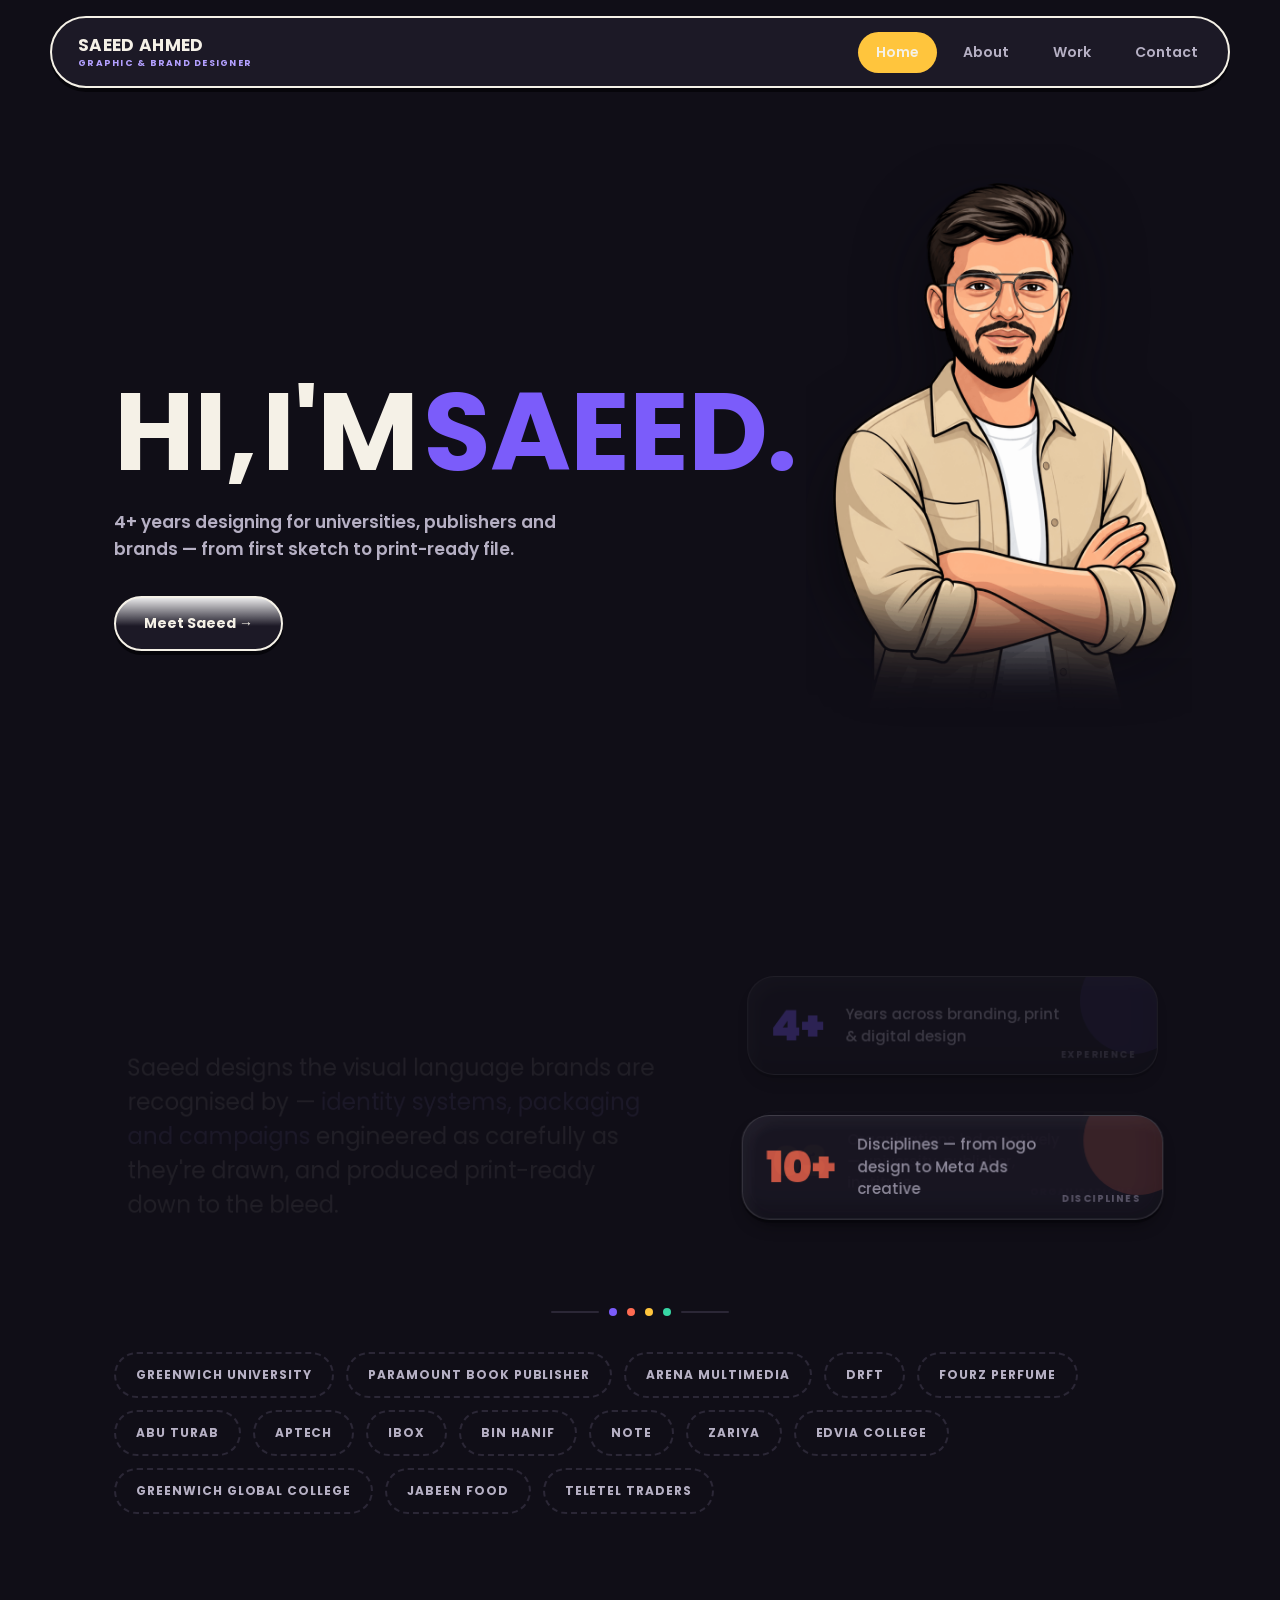
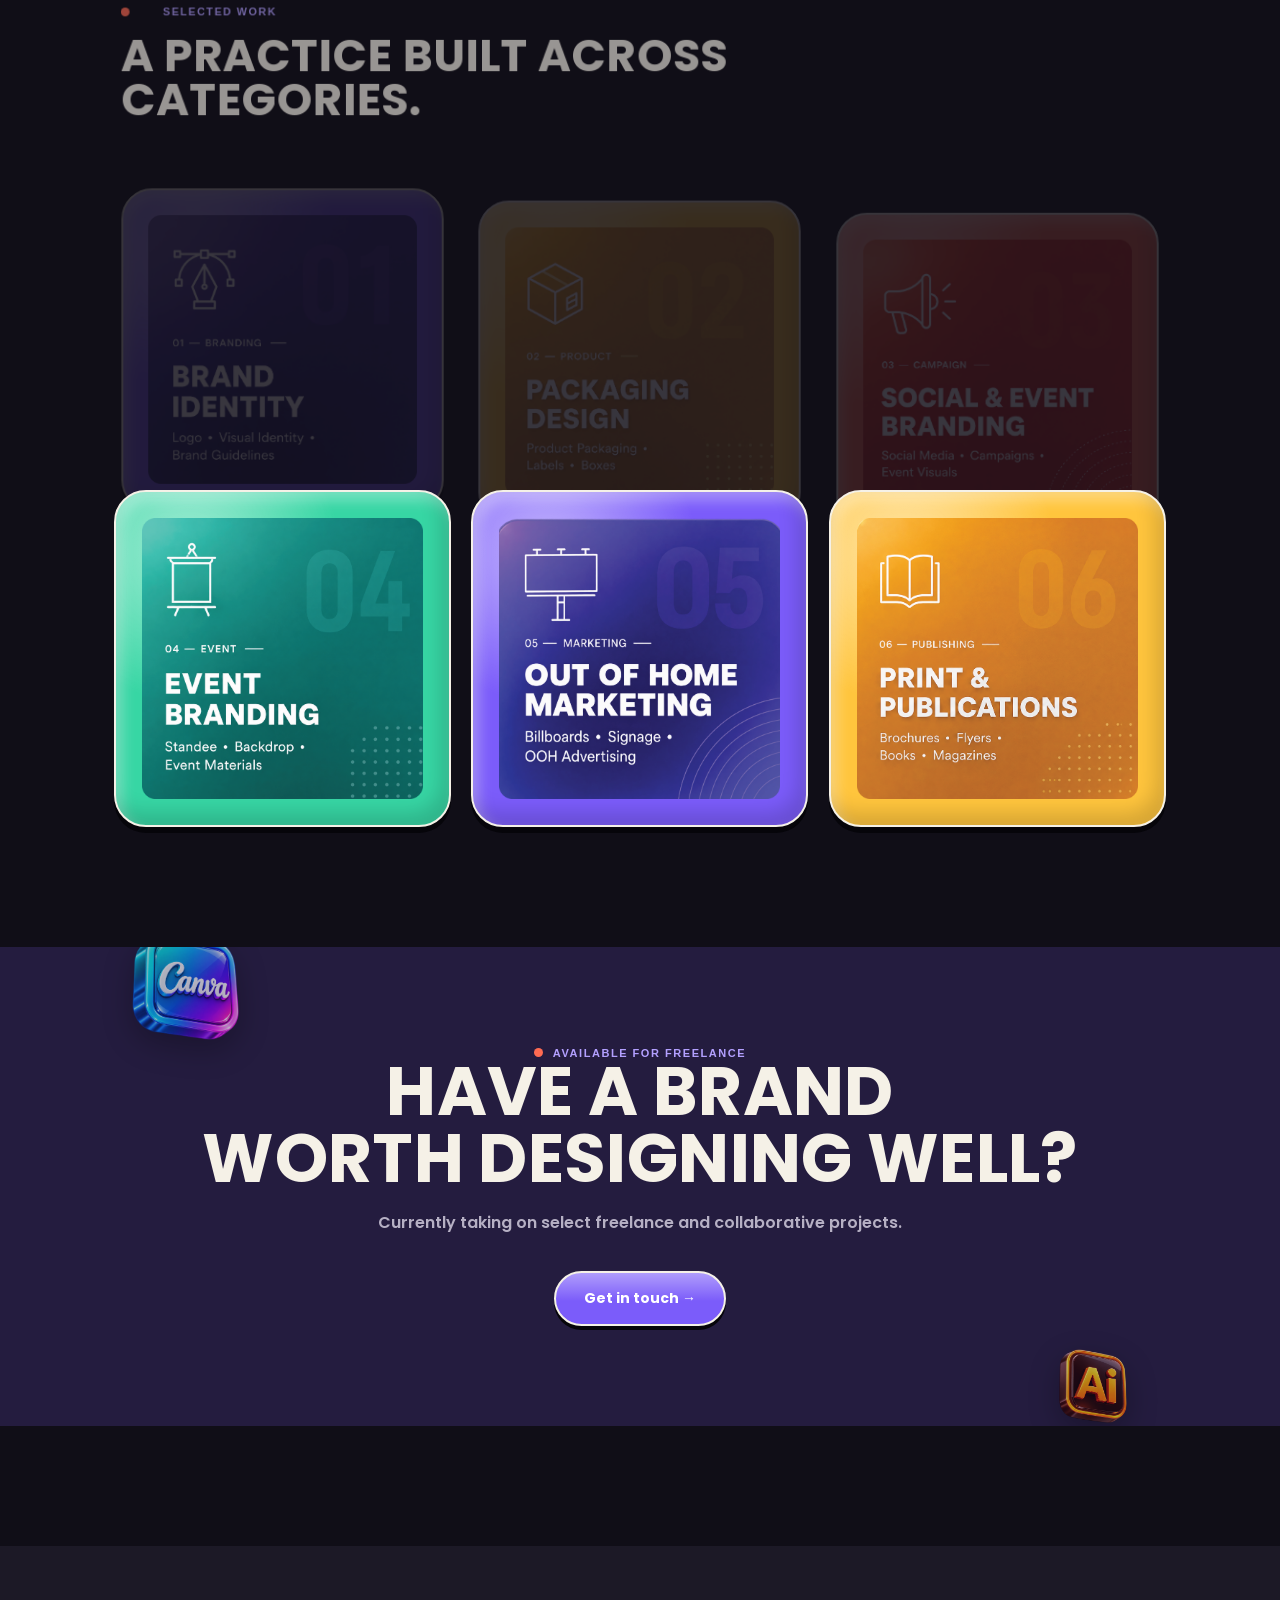
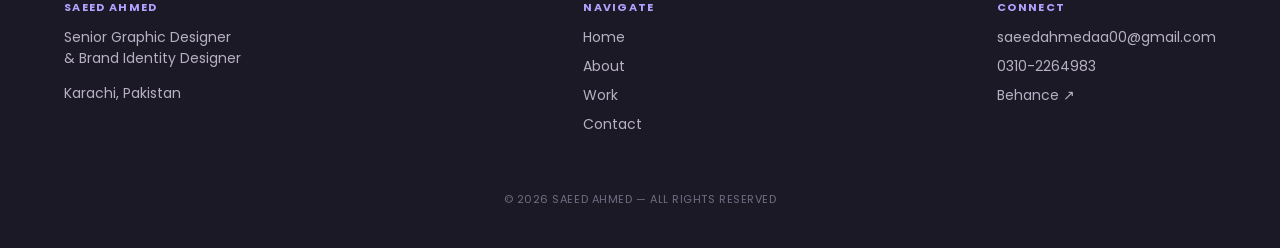
==== commit 21bc52fa: "Update index.html" ====
--- a/index.html
+++ b/index.html
@@ -113,6 +113,7 @@
     </div>
   </div>
   <div class="preview-grid">
+    
    <a href="work.html?filter=logos" class="preview-card frame-corners">
   <span class="fc-tr"></span><span class="fc-bl"></span>
   <img src="assets/Titles/01-01.png" alt="Logo & Identity Design" class="preview-card-img">
@@ -120,28 +121,28 @@
 </a>
     <a href="work.html?filter=packaging" class="preview-card frame-corners">
       <span class="fc-tr"></span><span class="fc-bl"></span>
-      <span class="tag">02 — Product</span>
-      <h4>Packaging Design</h4>
+  <img src="assets/Titles/01-02.png" alt="Logo & Identity Design" class="preview-card-img">
+      
     </a>
     <a href="work.html?filter=posters" class="preview-card frame-corners">
       <span class="fc-tr"></span><span class="fc-bl"></span>
-      <span class="tag">03 — Campaign</span>
-      <h4>Social &amp; Event Branding</h4>
+  <img src="assets/Titles/01-03.png" alt="Logo & Identity Design" class="preview-card-img">
+      
     </a>
     <a href="work.html?filter=standees" class="preview-card frame-corners">
       <span class="fc-tr"></span><span class="fc-bl"></span>
-      <span class="tag">04 — Event</span>
-      <h4>Standees &amp; Event Branding</h4>
+  <img src="assets/Titles/01-04.png" alt="Logo & Identity Design" class="preview-card-img">
+      
     </a>
     <a href="work.html?filter=outdoor" class="preview-card frame-corners">
       <span class="fc-tr"></span><span class="fc-bl"></span>
-      <span class="tag">05 — Marketing</span>
-      <h4>Outdoor Marketing</h4>
+  <img src="assets/Titles/01-05.png" alt="Logo & Identity Design" class="preview-card-img">
+      
     </a>
     <a href="work.html?filter=publishing" class="preview-card frame-corners">
       <span class="fc-tr"></span><span class="fc-bl"></span>
-      <span class="tag">06 — Publishing</span>
-      <h4>Books & Publications</h4>
+  <img src="assets/Titles/01-06.png" alt="Logo & Identity Design" class="preview-card-img">
+      
     </a>
   </div>
 </section>
